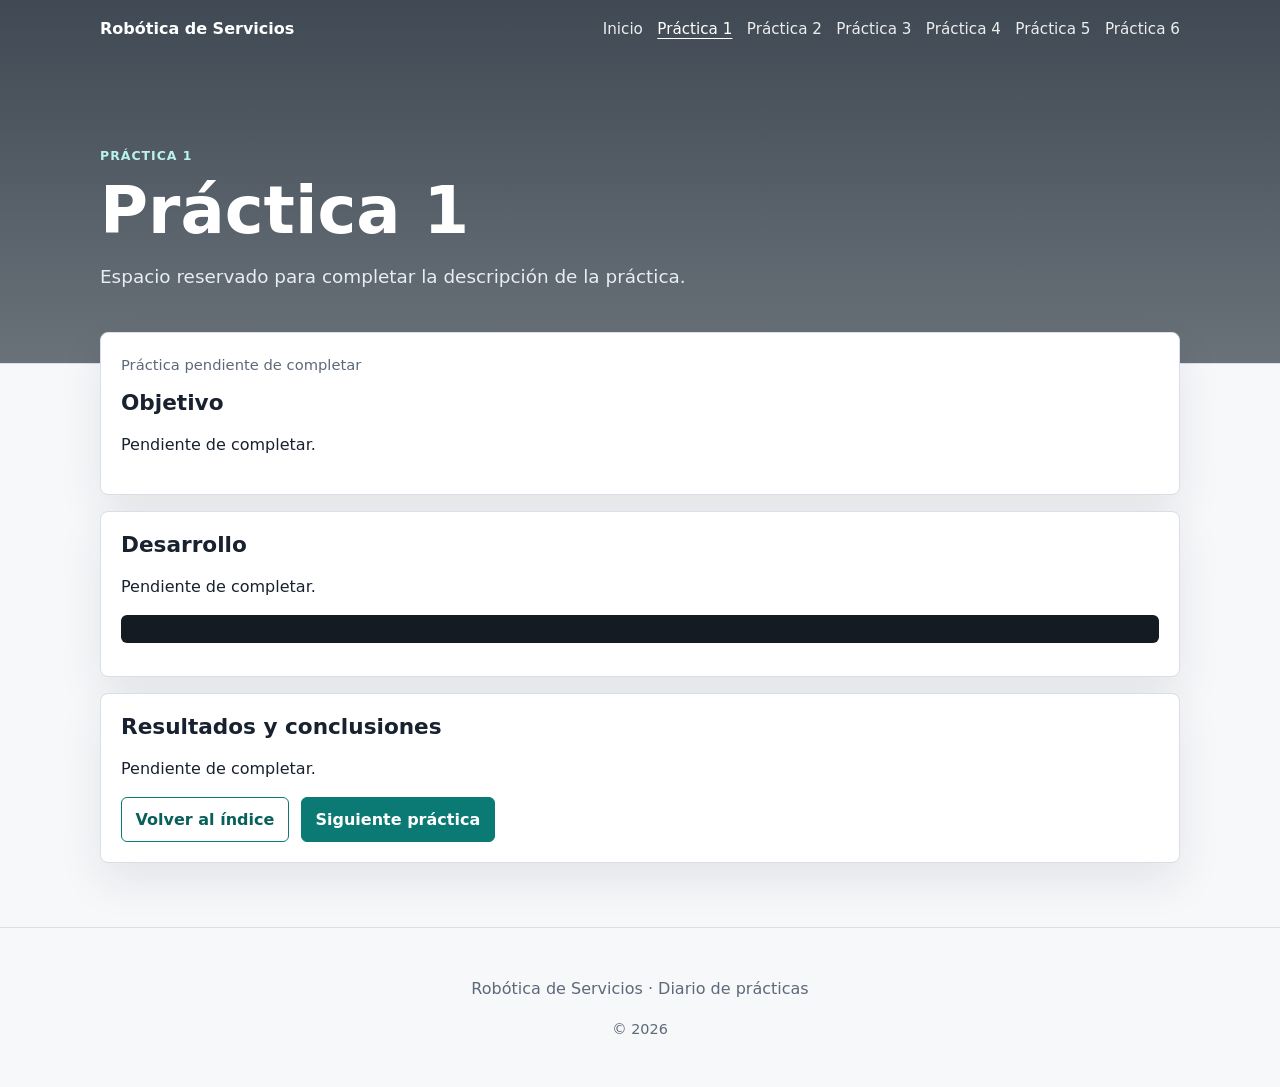
==== practica-1.html @ 4faf0218 "init blog" ====
<!doctype html>
<html lang="es">
<head>
  <meta charset="utf-8">
  <meta name="viewport" content="width=device-width, initial-scale=1">
  <meta name="description" content="Práctica 1 de Robótica de Servicios.">
  <title>Práctica 1 | Robótica de Servicios</title>
  <link rel="stylesheet" href="styles.css">
  <script src="script.js" defer></script>
</head>
<body>
  <header class="practice-header">
    <div class="nav">
      <a class="brand" href="index.html">Robótica de Servicios</a>
      <button class="menu-button" type="button" aria-expanded="false" aria-controls="site-nav">
        <span>Menú</span>
      </button>
      <nav id="site-nav" aria-label="Navegación principal">
        <a href="index.html">Inicio</a>
        <a href="practica-1.html">Práctica 1</a>
        <a href="practica-2.html">Práctica 2</a>
        <a href="practica-3.html">Práctica 3</a>
        <a href="practica-4.html">Práctica 4</a>
        <a href="practica-5.html">Práctica 5</a>
        <a href="practica-6.html">Práctica 6</a>
      </nav>
    </div>

    <section class="practice-hero">
      <p>Práctica 1</p>
      <h1>Práctica 1</h1>
      <p class="subtitle">
        Espacio reservado para completar la descripción de la práctica.
      </p>
    </section>
  </header>

  <main class="practice-main">
    <section class="practice-content">
      <article class="content-panel">
        <div class="meta">
          <span>Práctica pendiente de completar</span>
        </div>
        <h2>Objetivo</h2>
        <p>
          Pendiente de completar.
        </p>
      </article>

      <article class="content-panel">
        <h2>Desarrollo</h2>
        <p>
          Pendiente de completar.
        </p>
        <pre class="code-block"><code></code></pre>
      </article>

      <article class="content-panel">
        <h2>Resultados y conclusiones</h2>
        <p>
          Pendiente de completar.
        </p>
        <div class="practice-nav">
          <a class="button secondary" href="index.html#practicas">Volver al índice</a>
          <a class="button" href="practica-2.html">Siguiente práctica</a>
        </div>
      </article>
    </section>
  </main>

  <footer>
    <p>Robótica de Servicios · Diario de prácticas</p>
    <p class="footer-small">© <span data-year></span></p>
  </footer>
</body>
</html>
---- styles.css ----
:root {
  color-scheme: light;
  --bg: #f7f8fa;
  --ink: #18212f;
  --muted: #5d697a;
  --line: #d9dee7;
  --panel: #ffffff;
  --accent: #0b7a75;
  --accent-dark: #095f5b;
  --warn: #b45f06;
  --shadow: 0 18px 45px rgba(22, 33, 47, 0.09);
  --radius: 8px;
  font-family: Inter, ui-sans-serif, system-ui, -apple-system, BlinkMacSystemFont, "Segoe UI", sans-serif;
}

* {
  box-sizing: border-box;
}

html {
  scroll-behavior: smooth;
}

body {
  margin: 0;
  background: var(--bg);
  color: var(--ink);
  line-height: 1.6;
}

a {
  color: var(--accent-dark);
  text-decoration-thickness: 2px;
  text-underline-offset: 3px;
}

.site-header,
.practice-header {
  border-bottom: 1px solid var(--line);
  background:
    linear-gradient(rgba(12, 24, 36, 0.72), rgba(12, 24, 36, 0.54));
  color: #fff;
}

.practice-header {
  background:
    linear-gradient(rgba(12, 24, 36, 0.78), rgba(12, 24, 36, 0.6));
}

.nav {
  display: flex;
  align-items: center;
  justify-content: space-between;
  gap: 1rem;
  max-width: 1120px;
  margin: 0 auto;
  padding: 1rem 1.25rem;
}

.brand {
  color: #fff;
  font-weight: 800;
  letter-spacing: 0;
  text-decoration: none;
}

nav {
  display: flex;
  flex-wrap: wrap;
  gap: 0.9rem;
  font-size: 0.95rem;
}

nav a {
  color: #fff;
  text-decoration: none;
  opacity: 0.9;
}

nav a:hover,
nav a.is-active {
  opacity: 1;
  text-decoration: underline;
  text-underline-offset: 4px;
}

.menu-button {
  display: none;
  min-height: 2.35rem;
  padding: 0.45rem 0.75rem;
  border: 1px solid rgba(255, 255, 255, 0.5);
  border-radius: 6px;
  background: rgba(255, 255, 255, 0.12);
  color: #fff;
  font: inherit;
  font-weight: 800;
}


.hero,
.practice-hero {
  max-width: 1120px;
  margin: 0 auto;
  padding: 5.5rem 1.25rem 6rem;
}

.practice-hero {
  padding-bottom: 4.5rem;
}

.hero p:first-child,
.practice-hero p:first-child {
  margin: 0 0 0.75rem;
  color: #b9f2ee;
  font-size: 0.78rem;
  font-weight: 700;
  letter-spacing: 0.08em;
  text-transform: uppercase;
}

h1 {
  max-width: 850px;
  margin: 0;
  font-size: clamp(2.25rem, 7vw, 5.2rem);
  line-height: 0.98;
}

.practice-hero h1 {
  font-size: clamp(2rem, 6vw, 4.1rem);
}

.subtitle {
  max-width: 700px;
  margin: 1.25rem 0 0;
  color: #e6edf3;
  font-size: 1.15rem;
}

main {
  max-width: 1120px;
  margin: -2.5rem auto 0;
  padding: 0 1.25rem 4rem;
}

.practice-main {
  margin-top: -2rem;
}

.layout {
  display: grid;
  grid-template-columns: minmax(0, 2fr) minmax(260px, 0.8fr);
  gap: 1.5rem;
  align-items: start;
}

.post-list,
aside,
.practice-content {
  display: grid;
  gap: 1rem;
}

article,
.side-panel,
.content-panel {
  background: var(--panel);
  border: 1px solid var(--line);
  border-radius: var(--radius);
  box-shadow: var(--shadow);
}

article,
.content-panel {
  padding: 1.25rem;
}

article h2,
.side-panel h2,
.content-panel h2 {
  margin: 0 0 0.5rem;
  line-height: 1.2;
}

article h2,
.content-panel h2 {
  font-size: 1.35rem;
}

.meta {
  display: flex;
  flex-wrap: wrap;
  gap: 0.5rem;
  margin-bottom: 0.85rem;
  color: var(--muted);
  font-size: 0.92rem;
}

.tag {
  display: inline-flex;
  align-items: center;
  min-height: 1.7rem;
  padding: 0.15rem 0.55rem;
  border: 1px solid #b7deda;
  border-radius: 999px;
  color: var(--accent-dark);
  background: #ecfffd;
  font-size: 0.82rem;
  font-weight: 700;
}

.post-actions,
.practice-nav {
  display: flex;
  flex-wrap: wrap;
  gap: 0.75rem;
  margin-top: 1rem;
}

.button {
  display: inline-flex;
  align-items: center;
  justify-content: center;
  min-height: 2.5rem;
  padding: 0.55rem 0.85rem;
  border: 1px solid var(--accent);
  border-radius: 6px;
  background: var(--accent);
  color: #fff;
  font-weight: 800;
  text-decoration: none;
}

.button:hover {
  background: var(--accent-dark);
}

.button.secondary {
  background: #fff;
  color: var(--accent-dark);
}

.button.secondary:hover {
  background: #ecfffd;
}

.practice-grid {
  display: grid;
  grid-template-columns: repeat(3, minmax(0, 1fr));
  gap: 0.8rem;
  margin-top: 1rem;
}

.practice-card {
  display: grid;
  gap: 0.35rem;
  min-height: 8rem;
  padding: 0.9rem;
  border: 1px solid var(--line);
  border-radius: var(--radius);
  background: #fbfcfd;
  color: var(--ink);
  text-decoration: none;
}

.practice-card:hover {
  border-color: var(--accent);
}

.practice-card span {
  color: var(--muted);
  font-size: 0.93rem;
}

.side-panel {
  padding: 1rem;
}

.side-panel h2 {
  font-size: 1rem;
}

.side-panel ul,
.content-panel ul,
.content-panel ol {
  margin: 0.65rem 0 0;
  padding-left: 1.2rem;
}

.status {
  display: grid;
  gap: 0.65rem;
  margin-top: 0.65rem;
}

.status div {
  display: flex;
  justify-content: space-between;
  gap: 1rem;
  padding-bottom: 0.5rem;
  border-bottom: 1px solid var(--line);
}

.status div:last-child {
  border-bottom: 0;
  padding-bottom: 0;
}

.note {
  border-left: 4px solid var(--warn);
  padding: 0.75rem 0.85rem;
  background: #fff8ed;
  color: #533313;
}

.code-block {
  overflow-x: auto;
  padding: 0.85rem;
  border-radius: 6px;
  background: #151b23;
  color: #edf6ff;
}

footer {
  border-top: 1px solid var(--line);
  padding: 2rem 1.25rem;
  color: var(--muted);
  text-align: center;
}

.footer-small {
  margin-top: 0.35rem;
  font-size: 0.9rem;
}

code {
  padding: 0.1rem 0.3rem;
  border-radius: 4px;
  background: #edf1f5;
  font-family: "SFMono-Regular", Consolas, "Liberation Mono", monospace;
  font-size: 0.92em;
}

pre code {
  padding: 0;
  background: transparent;
  color: inherit;
}

@media (max-width: 860px) {
  .practice-grid {
    grid-template-columns: 1fr;
  }
}

@media (max-width: 780px) {
  .nav {
    align-items: stretch;
    flex-direction: column;
  }

  .menu-button {
    display: inline-flex;
    align-items: center;
    justify-content: center;
    align-self: flex-start;
  }
  nav {
    display: none;
    flex-direction: column;
    gap: 0.6rem;
    padding-top: 0.35rem;
  }

  nav.is-open {
    display: flex;
  }

  .hero,
  .practice-hero {
    padding-top: 3.5rem;
    padding-bottom: 5rem;
  }

  .layout {
    grid-template-columns: 1fr;
  }

  main {
    margin-top: -1.5rem;
  }
}
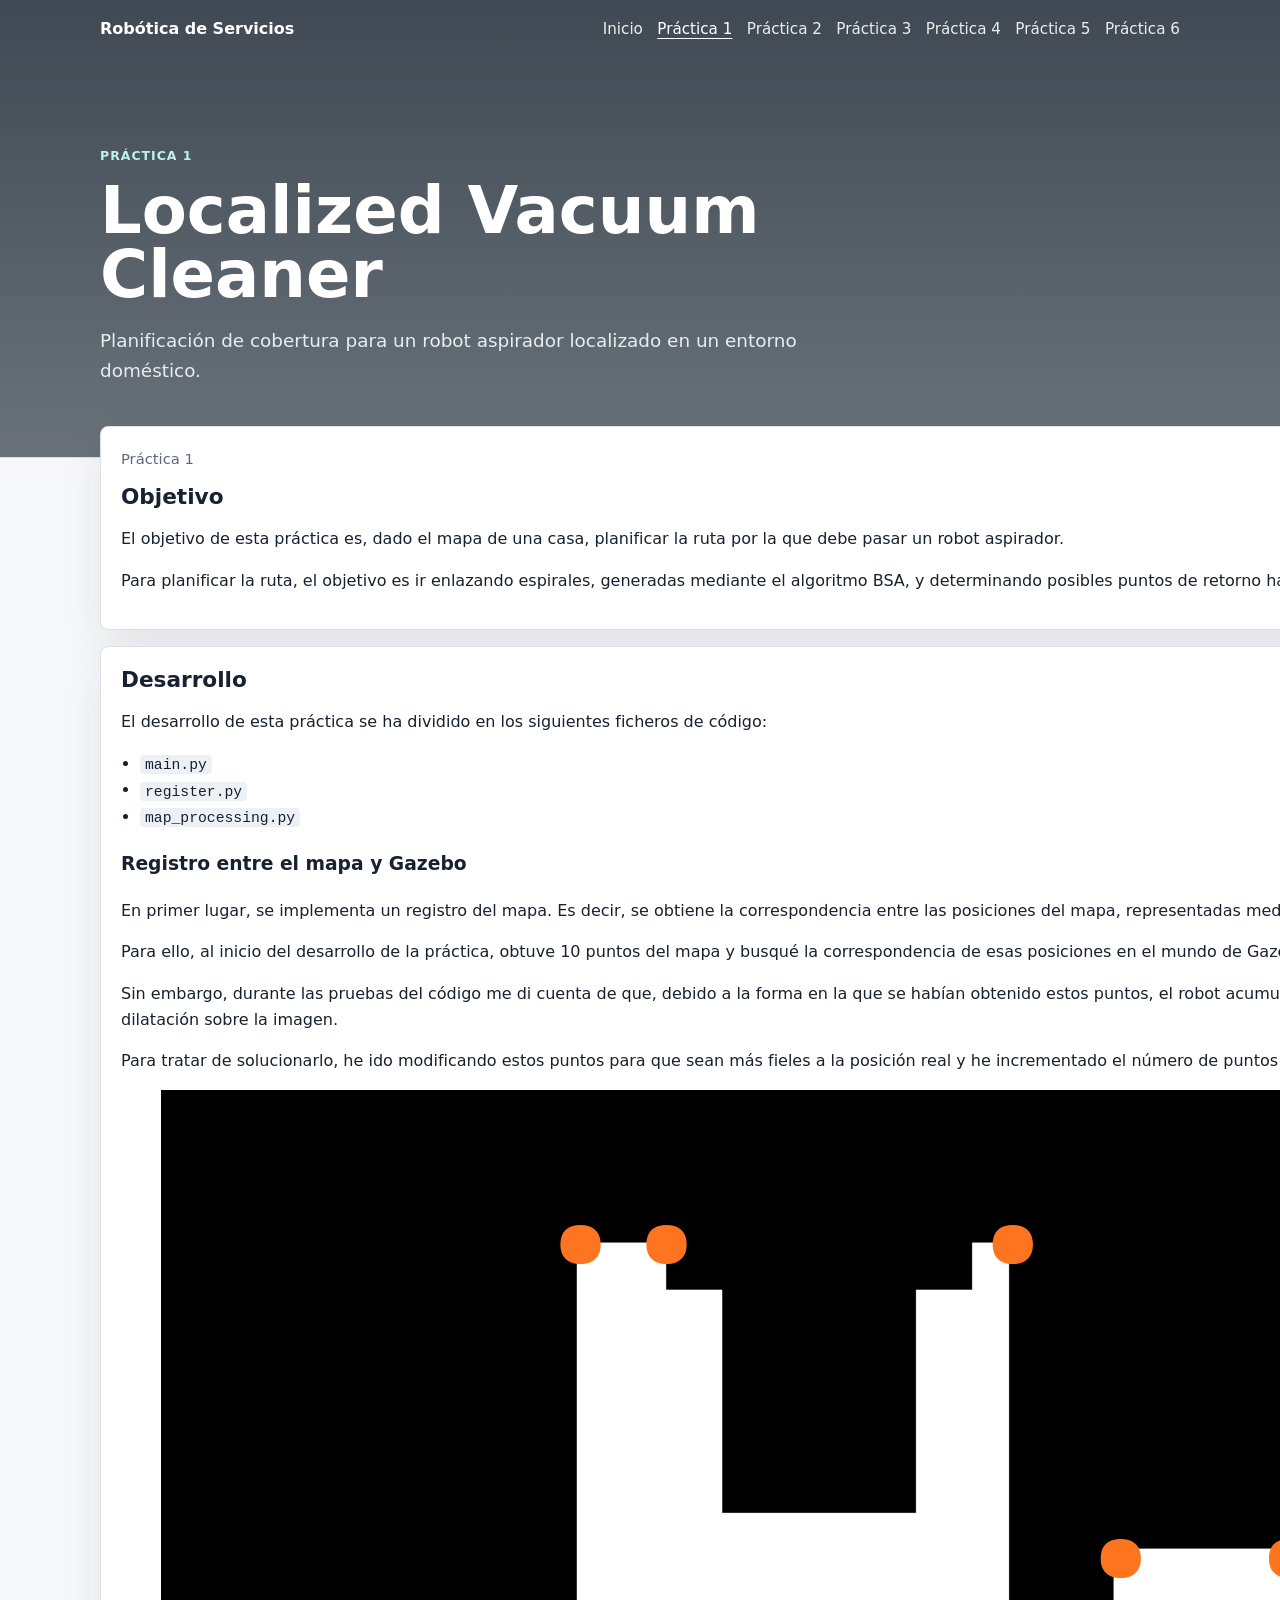
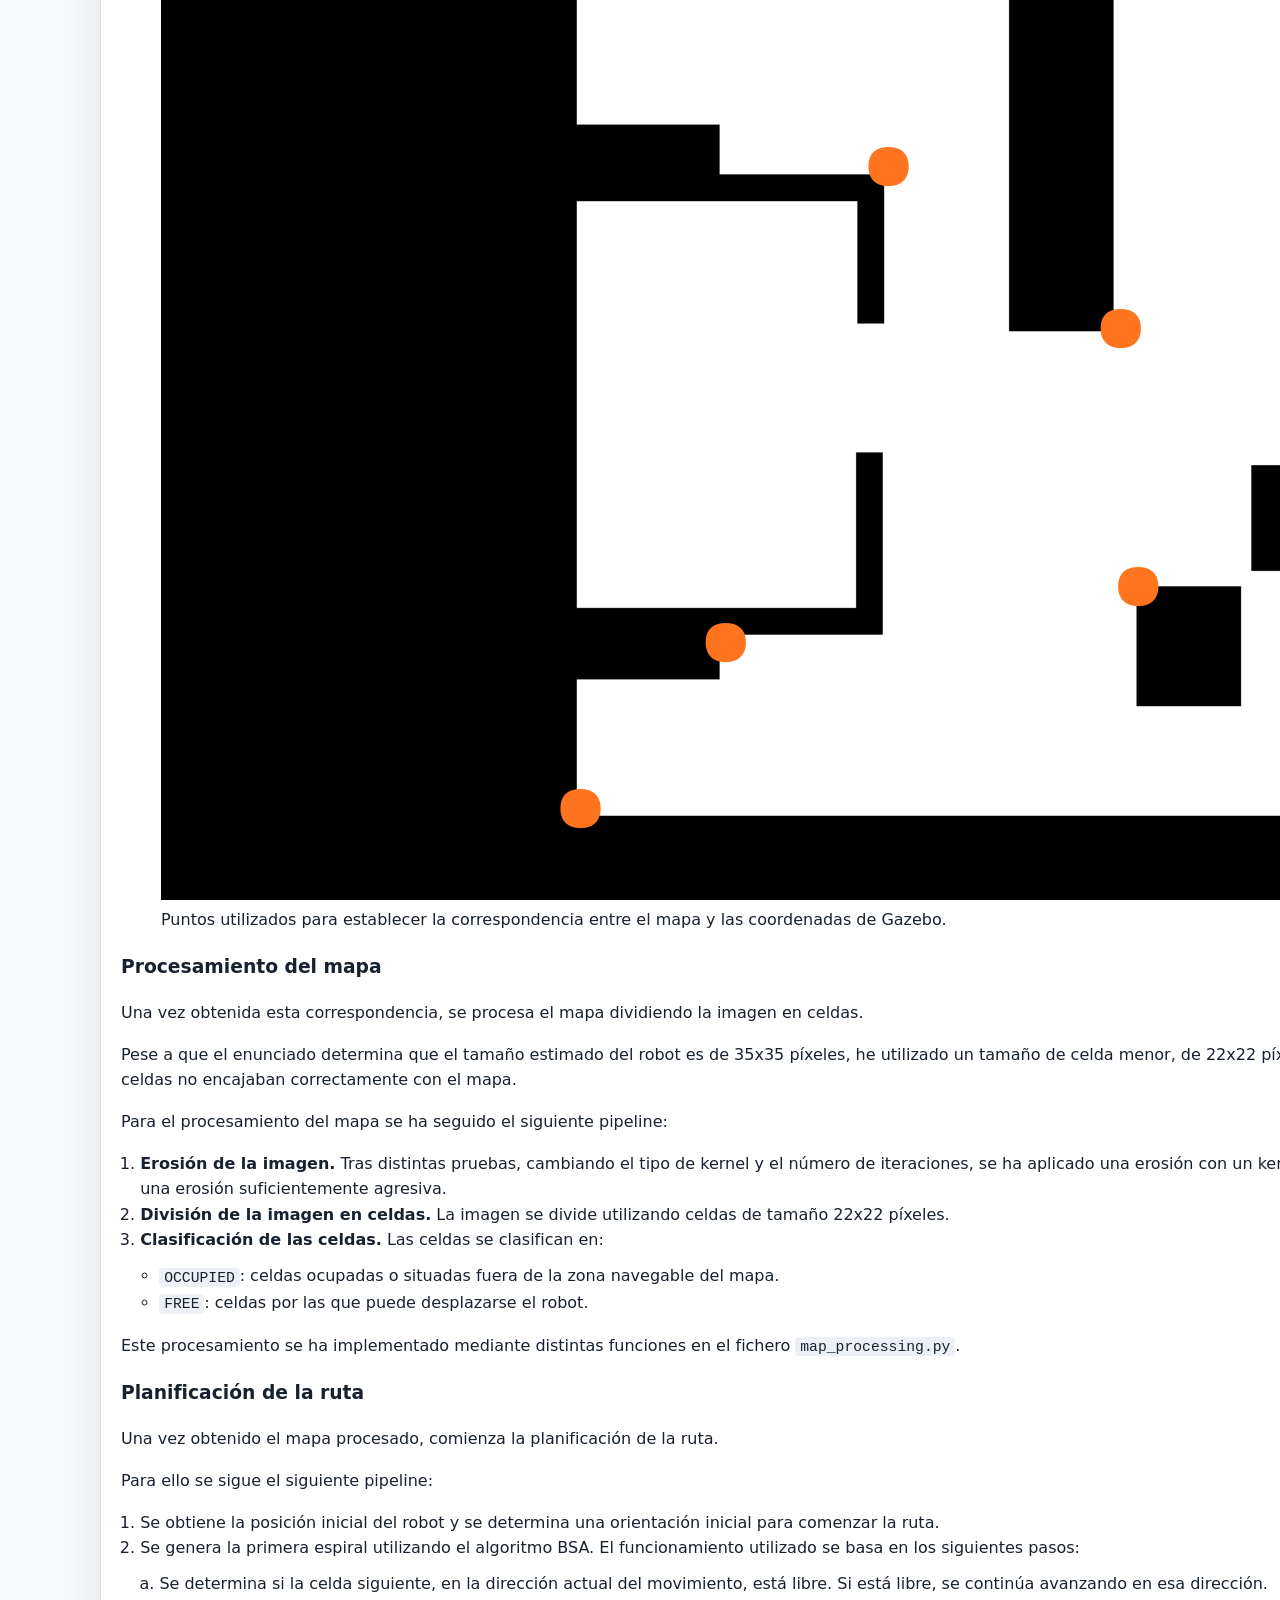
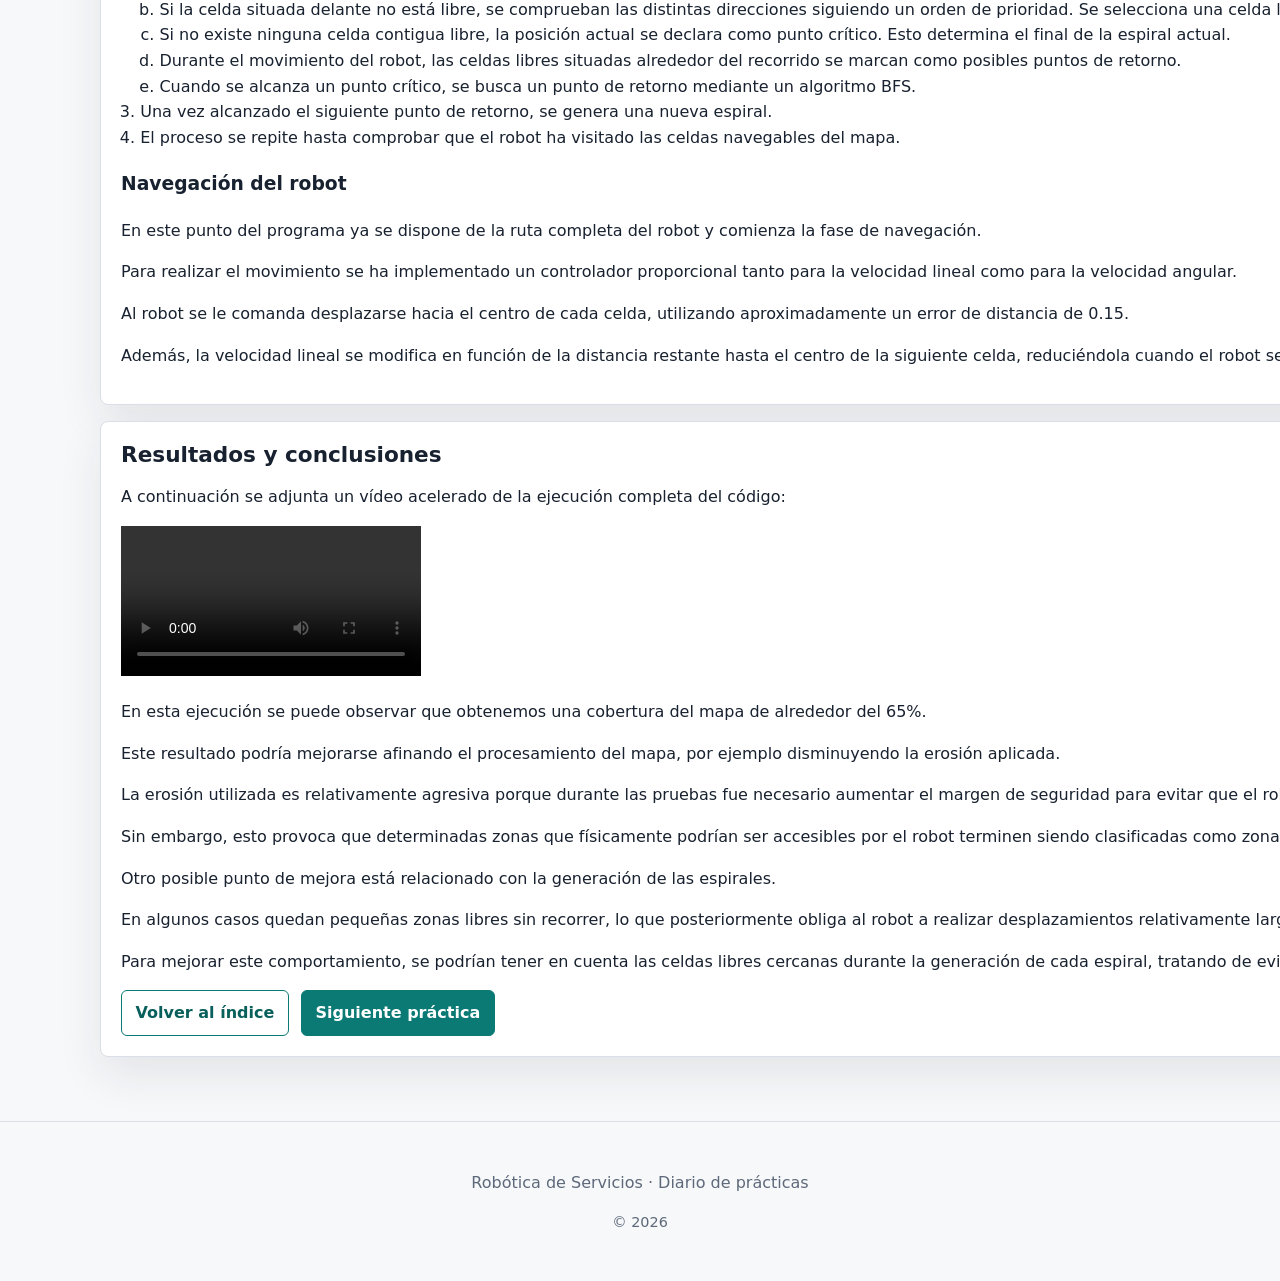
==== commit aa21c3a5: "v1" ====
--- a/practica-1.html
+++ b/practica-1.html
@@ -4,17 +4,28 @@
   <meta charset="utf-8">
   <meta name="viewport" content="width=device-width, initial-scale=1">
   <meta name="description" content="Práctica 1 de Robótica de Servicios.">
-  <title>Práctica 1 | Robótica de Servicios</title>
+  <title>Práctica 1 | Localized Vacuum Cleaner</title>
+
   <link rel="stylesheet" href="styles.css">
   <script src="script.js" defer></script>
 </head>
+
 <body>
+
   <header class="practice-header">
+
     <div class="nav">
       <a class="brand" href="index.html">Robótica de Servicios</a>
-      <button class="menu-button" type="button" aria-expanded="false" aria-controls="site-nav">
+
+      <button
+        class="menu-button"
+        type="button"
+        aria-expanded="false"
+        aria-controls="site-nav"
+      >
         <span>Menú</span>
       </button>
+
       <nav id="site-nav" aria-label="Navegación principal">
         <a href="index.html">Inicio</a>
         <a href="practica-1.html">Práctica 1</a>
@@ -28,49 +39,374 @@
 
     <section class="practice-hero">
       <p>Práctica 1</p>
-      <h1>Práctica 1</h1>
+
+      <h1>Localized Vacuum Cleaner</h1>
+
       <p class="subtitle">
-        Espacio reservado para completar la descripción de la práctica.
+        Planificación de cobertura para un robot aspirador localizado
+        en un entorno doméstico.
       </p>
     </section>
+
   </header>
 
+
   <main class="practice-main">
+
     <section class="practice-content">
+
+
       <article class="content-panel">
+
         <div class="meta">
-          <span>Práctica pendiente de completar</span>
+          <span>Práctica 1</span>
         </div>
+
         <h2>Objetivo</h2>
-        <p>
-          Pendiente de completar.
-        </p>
+
+        <p>
+          El objetivo de esta práctica es, dado el mapa de una casa,
+          planificar la ruta por la que debe pasar un robot aspirador.
+        </p>
+
+        <p>
+          Para planificar la ruta, el objetivo es ir enlazando espirales,
+          generadas mediante el algoritmo BSA, y determinando posibles
+          puntos de retorno hasta completar el mapa.
+        </p>
+
       </article>
 
+
       <article class="content-panel">
+
         <h2>Desarrollo</h2>
-        <p>
-          Pendiente de completar.
-        </p>
-        <pre class="code-block"><code></code></pre>
+
+        <p>
+          El desarrollo de esta práctica se ha dividido en los siguientes
+          ficheros de código:
+        </p>
+
+        <ul>
+          <li><code>main.py</code></li>
+          <li><code>register.py</code></li>
+          <li><code>map_processing.py</code></li>
+        </ul>
+
+        <h3>Registro entre el mapa y Gazebo</h3>
+
+        <p>
+          En primer lugar, se implementa un registro del mapa. Es decir,
+          se obtiene la correspondencia entre las posiciones del mapa,
+          representadas mediante píxeles, y las posiciones del mundo de
+          Gazebo, representadas mediante coordenadas de tipo float.
+        </p>
+
+        <p>
+          Para ello, al inicio del desarrollo de la práctica, obtuve
+          10 puntos del mapa y busqué la correspondencia de esas posiciones
+          en el mundo de Gazebo.
+        </p>
+
+        <p>
+          Sin embargo, durante las pruebas del código me di cuenta de que,
+          debido a la forma en la que se habían obtenido estos puntos,
+          el robot acumulaba bastante error y se chocaba con distintas partes
+          de la casa, pese a aplicar operaciones de erosión y dilatación
+          sobre la imagen.
+        </p>
+
+        <p>
+          Para tratar de solucionarlo, he ido modificando estos puntos
+          para que sean más fieles a la posición real y he incrementado
+          el número de puntos hasta 14, con el objetivo de minimizar
+          el error de posición.
+        </p>
+
+
+        <figure class="practice-figure">
+
+          <img
+            src="docs/p1/map_points.png"
+            alt="Puntos utilizados para realizar el registro entre el mapa y Gazebo"
+          >
+
+          <figcaption>
+            Puntos utilizados para establecer la correspondencia entre
+            el mapa y las coordenadas de Gazebo.
+          </figcaption>
+
+        </figure>
+
+
+        <h3>Procesamiento del mapa</h3>
+
+        <p>
+          Una vez obtenida esta correspondencia, se procesa el mapa
+          dividiendo la imagen en celdas.
+        </p>
+
+        <p>
+          Pese a que el enunciado determina que el tamaño estimado
+          del robot es de 35x35 píxeles, he utilizado un tamaño de celda
+          menor, de 22x22 píxeles, para favorecer la correspondencia
+          con el tamaño de la imagen, puesto que con el tamaño anterior
+          las celdas no encajaban correctamente con el mapa.
+        </p>
+
+        <p>
+          Para el procesamiento del mapa se ha seguido el siguiente pipeline:
+        </p>
+
+        <ol>
+
+          <li>
+            <strong>Erosión de la imagen.</strong>
+
+            Tras distintas pruebas, cambiando el tipo de kernel y el número
+            de iteraciones, se ha aplicado una erosión con un kernel en forma
+            de elipse y un tamaño de 30x30 píxeles.
+
+            Se utiliza una sola iteración, ya que este kernel produce una
+            erosión suficientemente agresiva.
+          </li>
+
+          <li>
+            <strong>División de la imagen en celdas.</strong>
+
+            La imagen se divide utilizando celdas de tamaño 22x22 píxeles.
+          </li>
+
+          <li>
+            <strong>Clasificación de las celdas.</strong>
+
+            Las celdas se clasifican en:
+
+            <ul>
+              <li>
+                <code>OCCUPIED</code>: celdas ocupadas o situadas fuera
+                de la zona navegable del mapa.
+              </li>
+
+              <li>
+                <code>FREE</code>: celdas por las que puede desplazarse
+                el robot.
+              </li>
+            </ul>
+          </li>
+
+        </ol>
+
+        <p>
+          Este procesamiento se ha implementado mediante distintas funciones
+          en el fichero <code>map_processing.py</code>.
+        </p>
+
+
+        <h3>Planificación de la ruta</h3>
+
+        <p>
+          Una vez obtenido el mapa procesado, comienza la planificación
+          de la ruta.
+        </p>
+
+        <p>
+          Para ello se sigue el siguiente pipeline:
+        </p>
+
+        <ol>
+
+          <li>
+            Se obtiene la posición inicial del robot y se determina
+            una orientación inicial para comenzar la ruta.
+          </li>
+
+          <li>
+            Se genera la primera espiral utilizando el algoritmo BSA.
+
+            El funcionamiento utilizado se basa en los siguientes pasos:
+
+            <ol type="a">
+
+              <li>
+                Se determina si la celda siguiente, en la dirección
+                actual del movimiento, está libre.
+
+                Si está libre, se continúa avanzando en esa dirección.
+              </li>
+
+              <li>
+                Si la celda situada delante no está libre, se comprueban
+                las distintas direcciones siguiendo un orden de prioridad.
+
+                Se selecciona una celda libre y se continúa el recorrido
+                desde ella.
+              </li>
+
+              <li>
+                Si no existe ninguna celda contigua libre, la posición
+                actual se declara como punto crítico.
+
+                Esto determina el final de la espiral actual.
+              </li>
+
+              <li>
+                Durante el movimiento del robot, las celdas libres
+                situadas alrededor del recorrido se marcan como posibles
+                puntos de retorno.
+              </li>
+
+              <li>
+                Cuando se alcanza un punto crítico, se busca un punto
+                de retorno mediante un algoritmo BFS.
+              </li>
+
+            </ol>
+          </li>
+
+          <li>
+            Una vez alcanzado el siguiente punto de retorno, se genera
+            una nueva espiral.
+          </li>
+
+          <li>
+            El proceso se repite hasta comprobar que el robot ha visitado
+            las celdas navegables del mapa.
+          </li>
+
+        </ol>
+
+
+        <h3>Navegación del robot</h3>
+
+        <p>
+          En este punto del programa ya se dispone de la ruta completa
+          del robot y comienza la fase de navegación.
+        </p>
+
+        <p>
+          Para realizar el movimiento se ha implementado un controlador
+          proporcional tanto para la velocidad lineal como para la velocidad
+          angular.
+        </p>
+
+        <p>
+          Al robot se le comanda desplazarse hacia el centro de cada celda,
+          utilizando aproximadamente un error de distancia de 0.15.
+        </p>
+
+        <p>
+          Además, la velocidad lineal se modifica en función de la distancia
+          restante hasta el centro de la siguiente celda, reduciéndola cuando
+          el robot se encuentra cerca del objetivo para evitar que se pase
+          del centro de la celda.
+        </p>
+
       </article>
 
+
       <article class="content-panel">
+
         <h2>Resultados y conclusiones</h2>
-        <p>
-          Pendiente de completar.
-        </p>
+
+        <p>
+          A continuación se adjunta un vídeo acelerado de la ejecución
+          completa del código:
+        </p>
+
+
+        <div class="video-container">
+
+          <video controls>
+            <source
+              src="docs/p1/demo_p1.mp4"
+              type="video/mp4"
+            >
+
+            Tu navegador no soporta la reproducción de vídeo.
+          </video>
+
+        </div>
+
+
+        <p>
+          En esta ejecución se puede observar que obtenemos una cobertura
+          del mapa de alrededor del 65%.
+        </p>
+
+        <p>
+          Este resultado podría mejorarse afinando el procesamiento
+          del mapa, por ejemplo disminuyendo la erosión aplicada.
+        </p>
+
+        <p>
+          La erosión utilizada es relativamente agresiva porque durante
+          las pruebas fue necesario aumentar el margen de seguridad para
+          evitar que el robot se chocase con determinadas esquinas,
+          mesas y otros elementos del entorno.
+        </p>
+
+        <p>
+          Sin embargo, esto provoca que determinadas zonas que físicamente
+          podrían ser accesibles por el robot terminen siendo clasificadas
+          como zonas no navegables.
+        </p>
+
+        <p>
+          Otro posible punto de mejora está relacionado con la generación
+          de las espirales.
+        </p>
+
+        <p>
+          En algunos casos quedan pequeñas zonas libres sin recorrer,
+          lo que posteriormente obliga al robot a realizar desplazamientos
+          relativamente largos para cubrir únicamente unas pocas celdas.
+        </p>
+
+        <p>
+          Para mejorar este comportamiento, se podrían tener en cuenta
+          las celdas libres cercanas durante la generación de cada espiral,
+          tratando de evitar dejar pequeños huecos que posteriormente
+          requieran un nuevo punto de retorno.
+        </p>
+
+
         <div class="practice-nav">
-          <a class="button secondary" href="index.html#practicas">Volver al índice</a>
-          <a class="button" href="practica-2.html">Siguiente práctica</a>
+
+          <a
+            class="button secondary"
+            href="index.html#practicas"
+          >
+            Volver al índice
+          </a>
+
+          <a
+            class="button"
+            href="practica-2.html"
+          >
+            Siguiente práctica
+          </a>
+
         </div>
+
       </article>
+
     </section>
+
   </main>
 
+
   <footer>
-    <p>Robótica de Servicios · Diario de prácticas</p>
-    <p class="footer-small">© <span data-year></span></p>
+
+    <p>
+      Robótica de Servicios · Diario de prácticas
+    </p>
+
+    <p class="footer-small">
+      © <span data-year></span>
+    </p>
+
   </footer>
+
 </body>
-</html>
+</html>
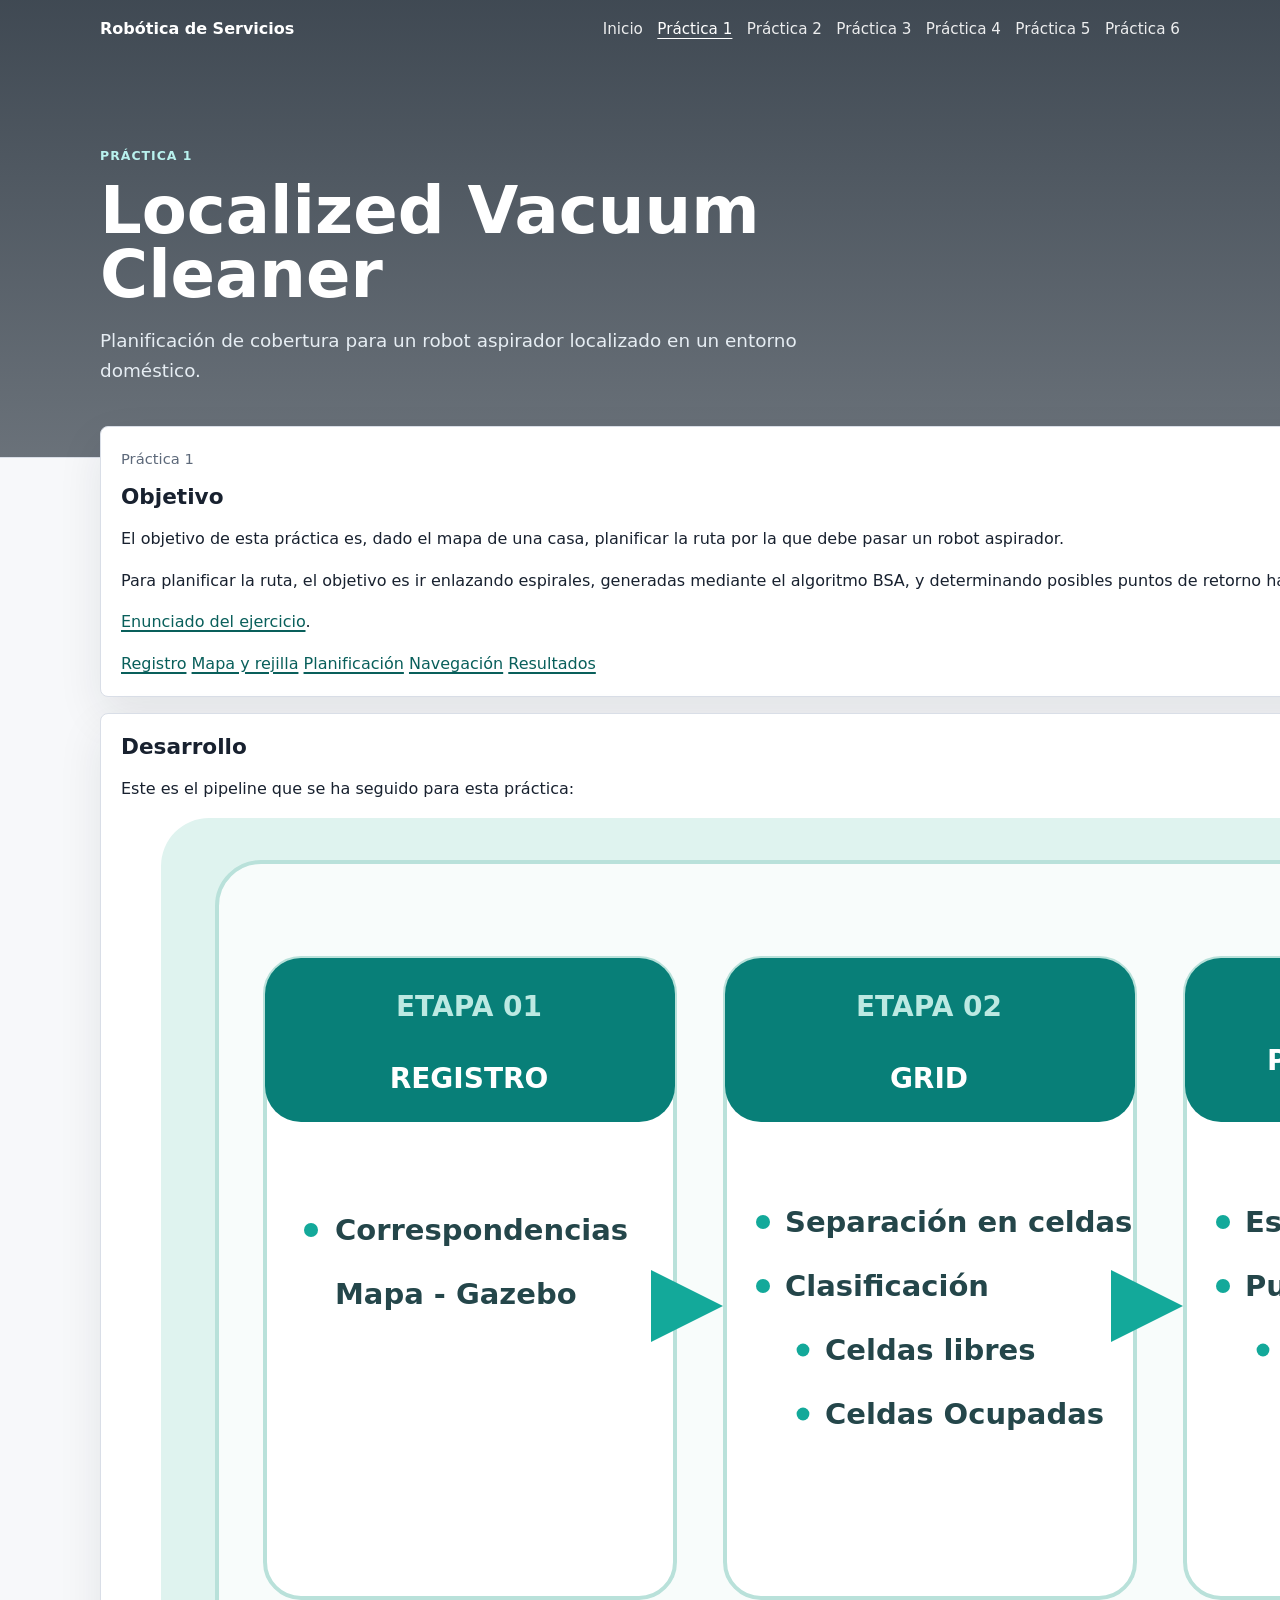
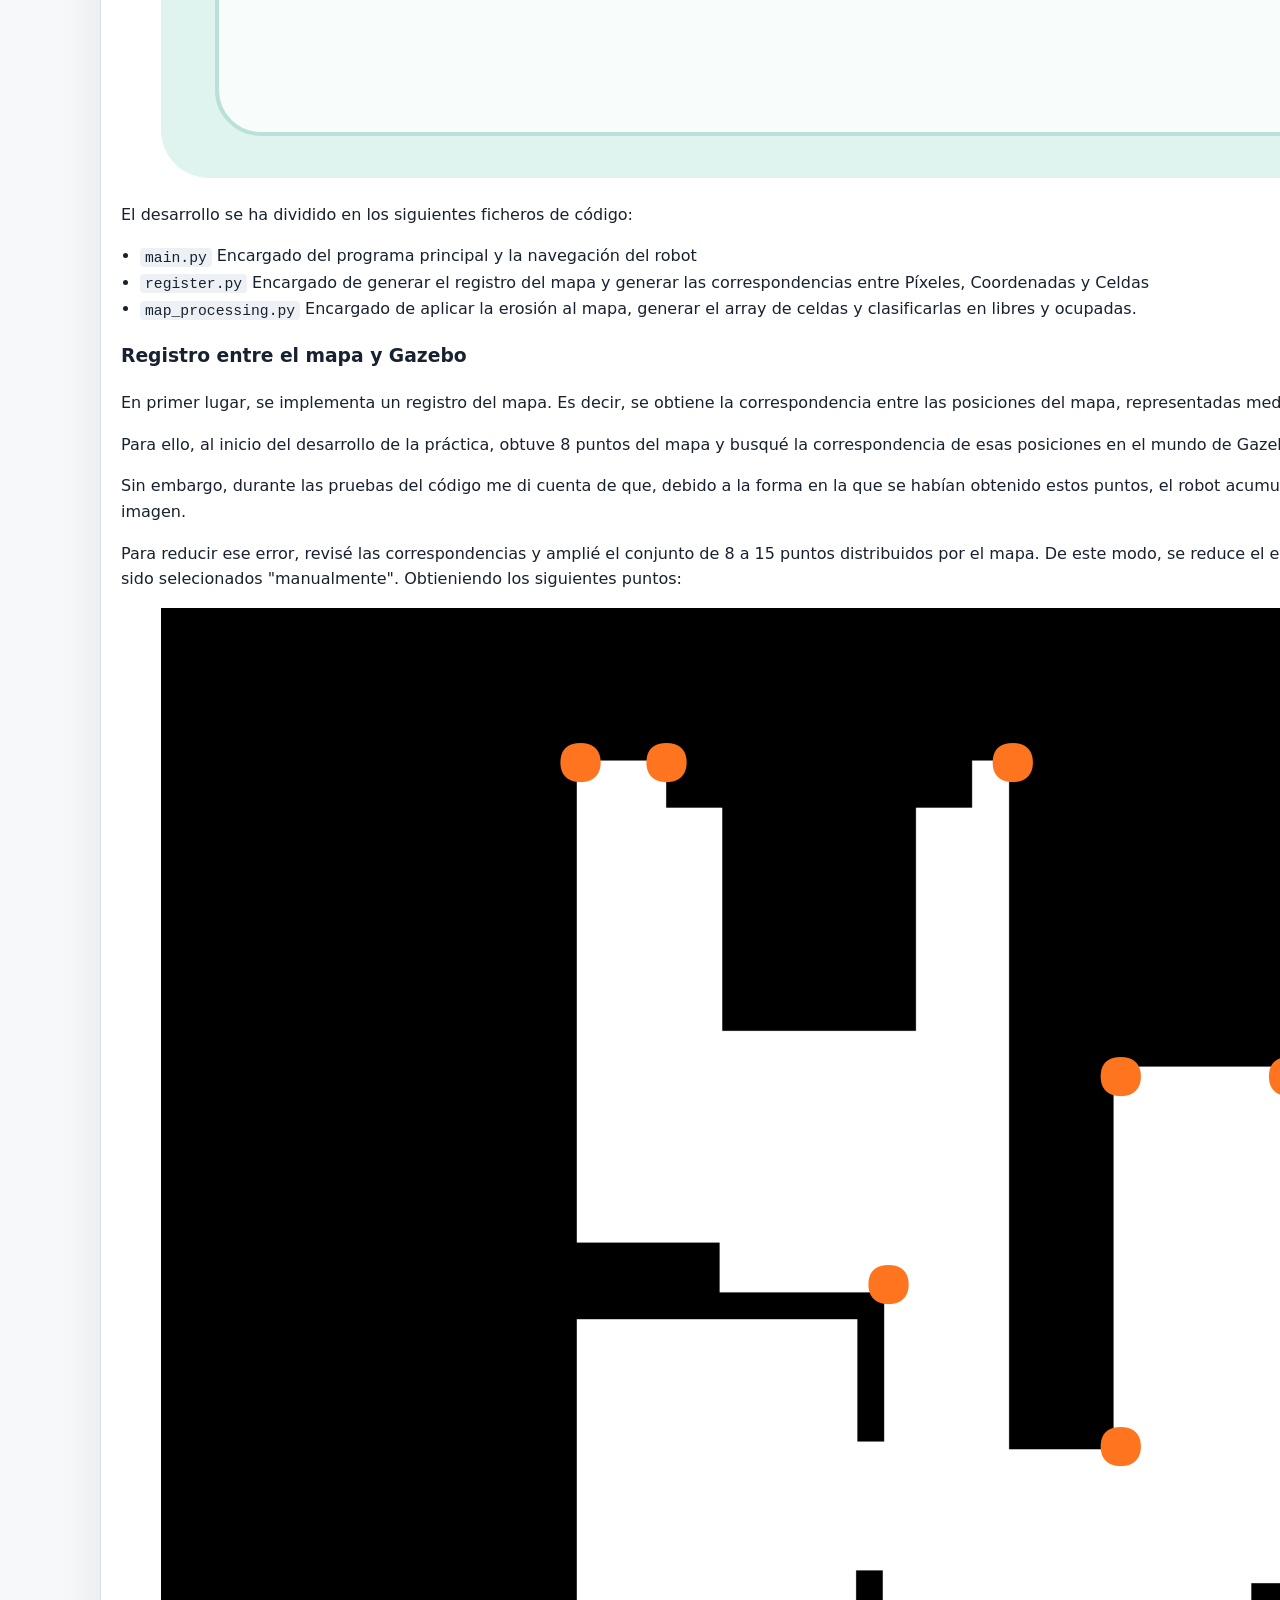
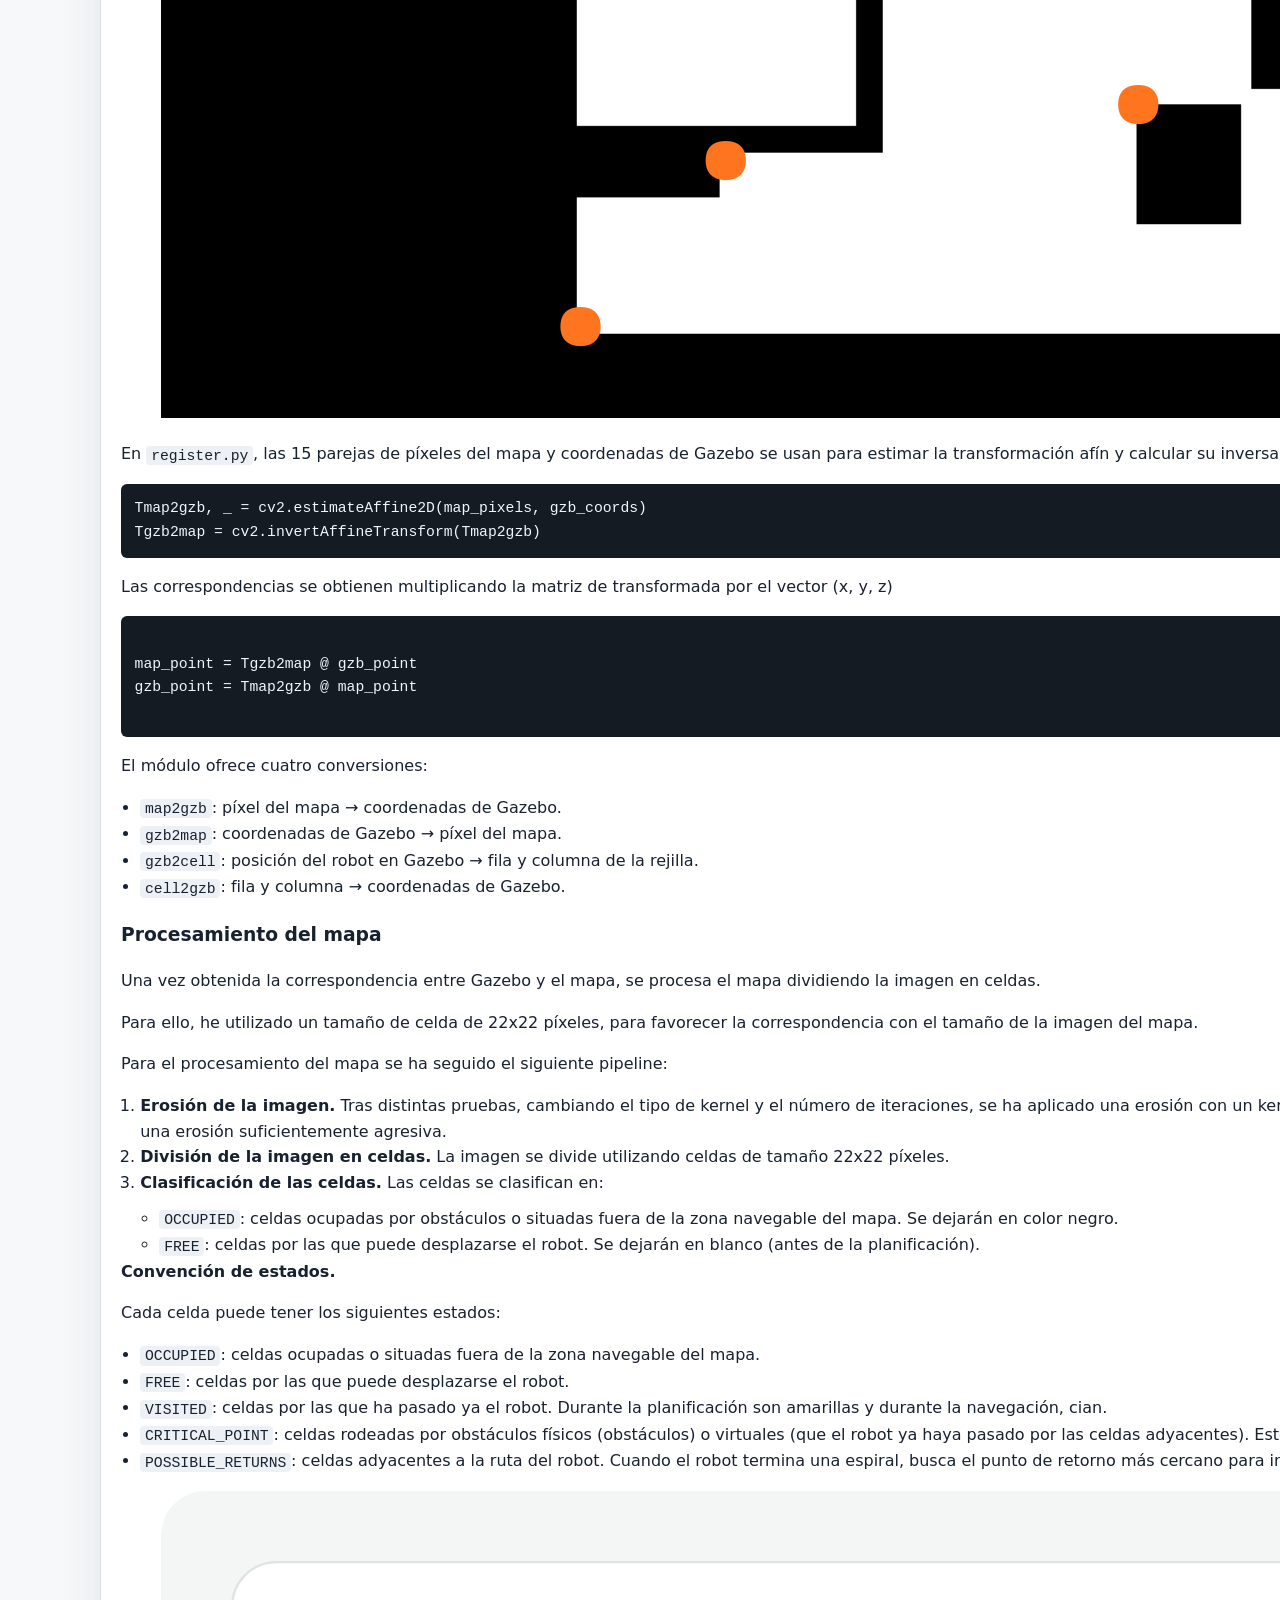
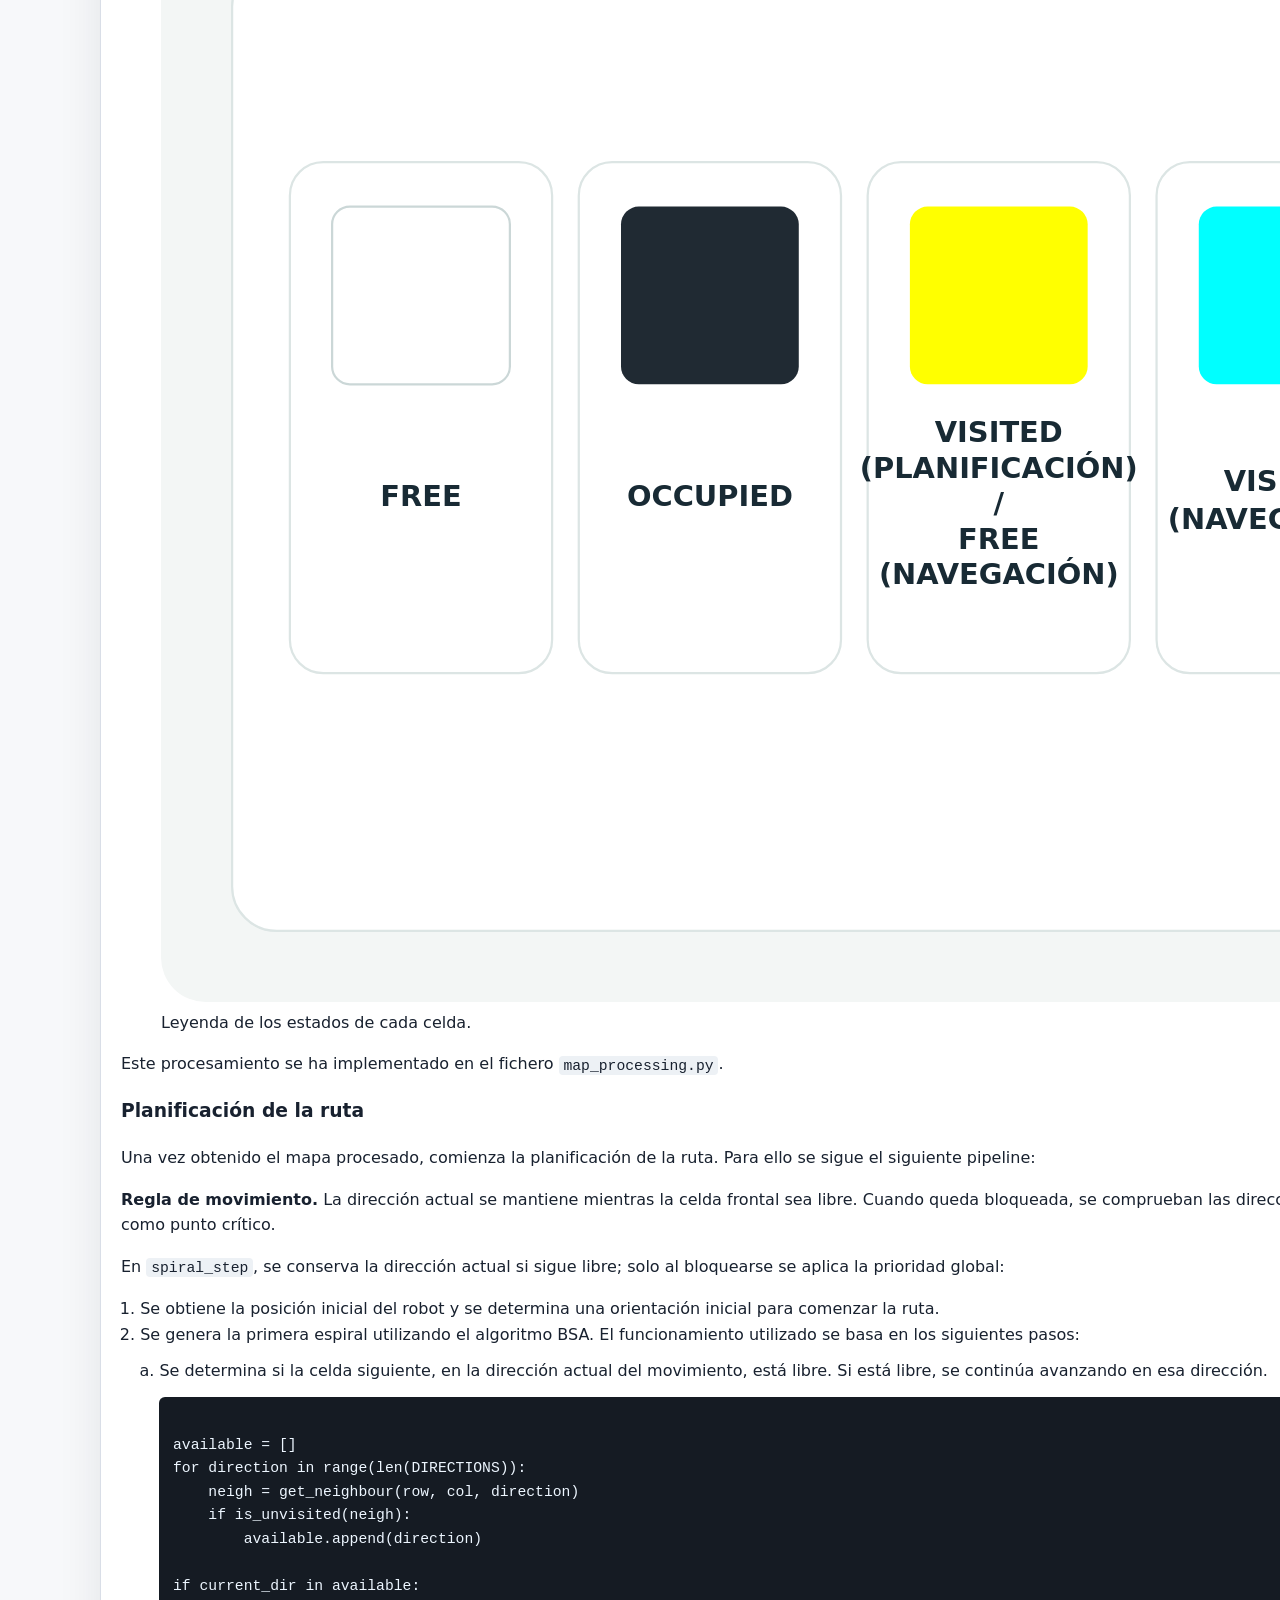
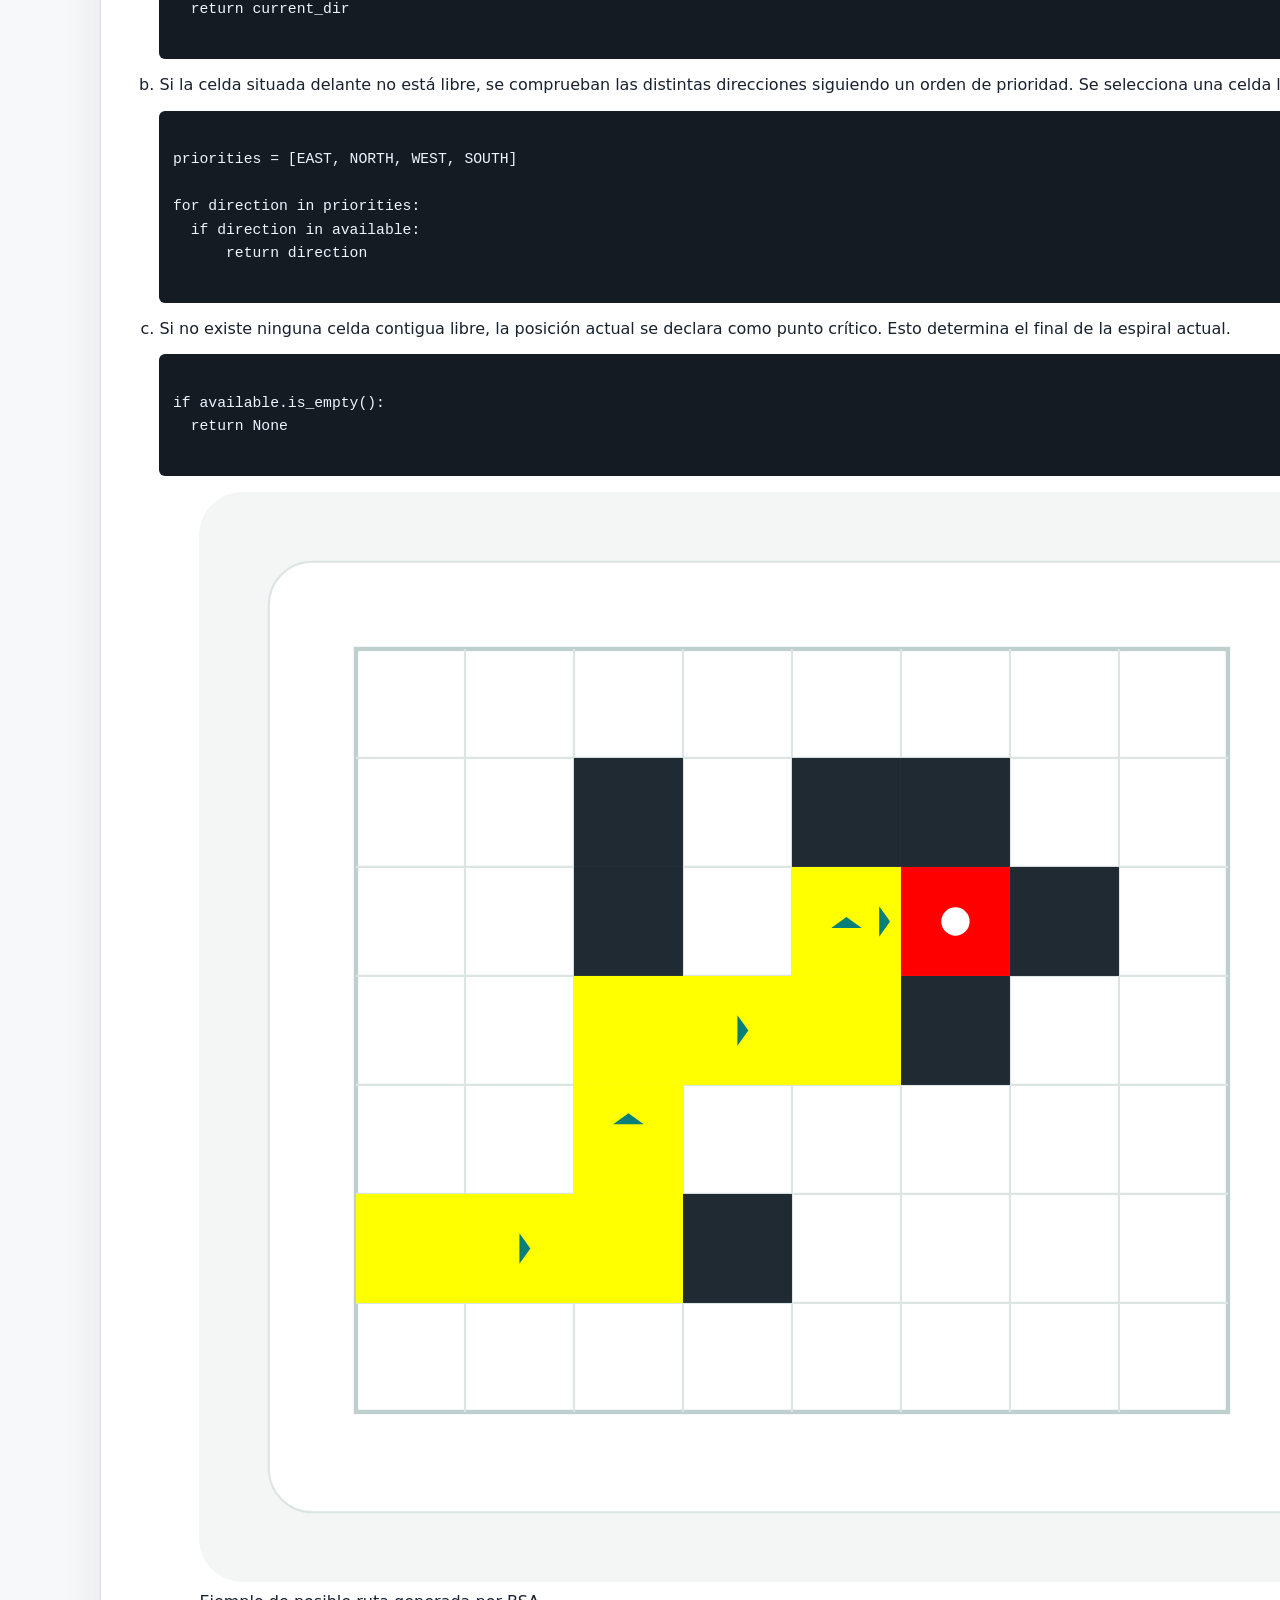
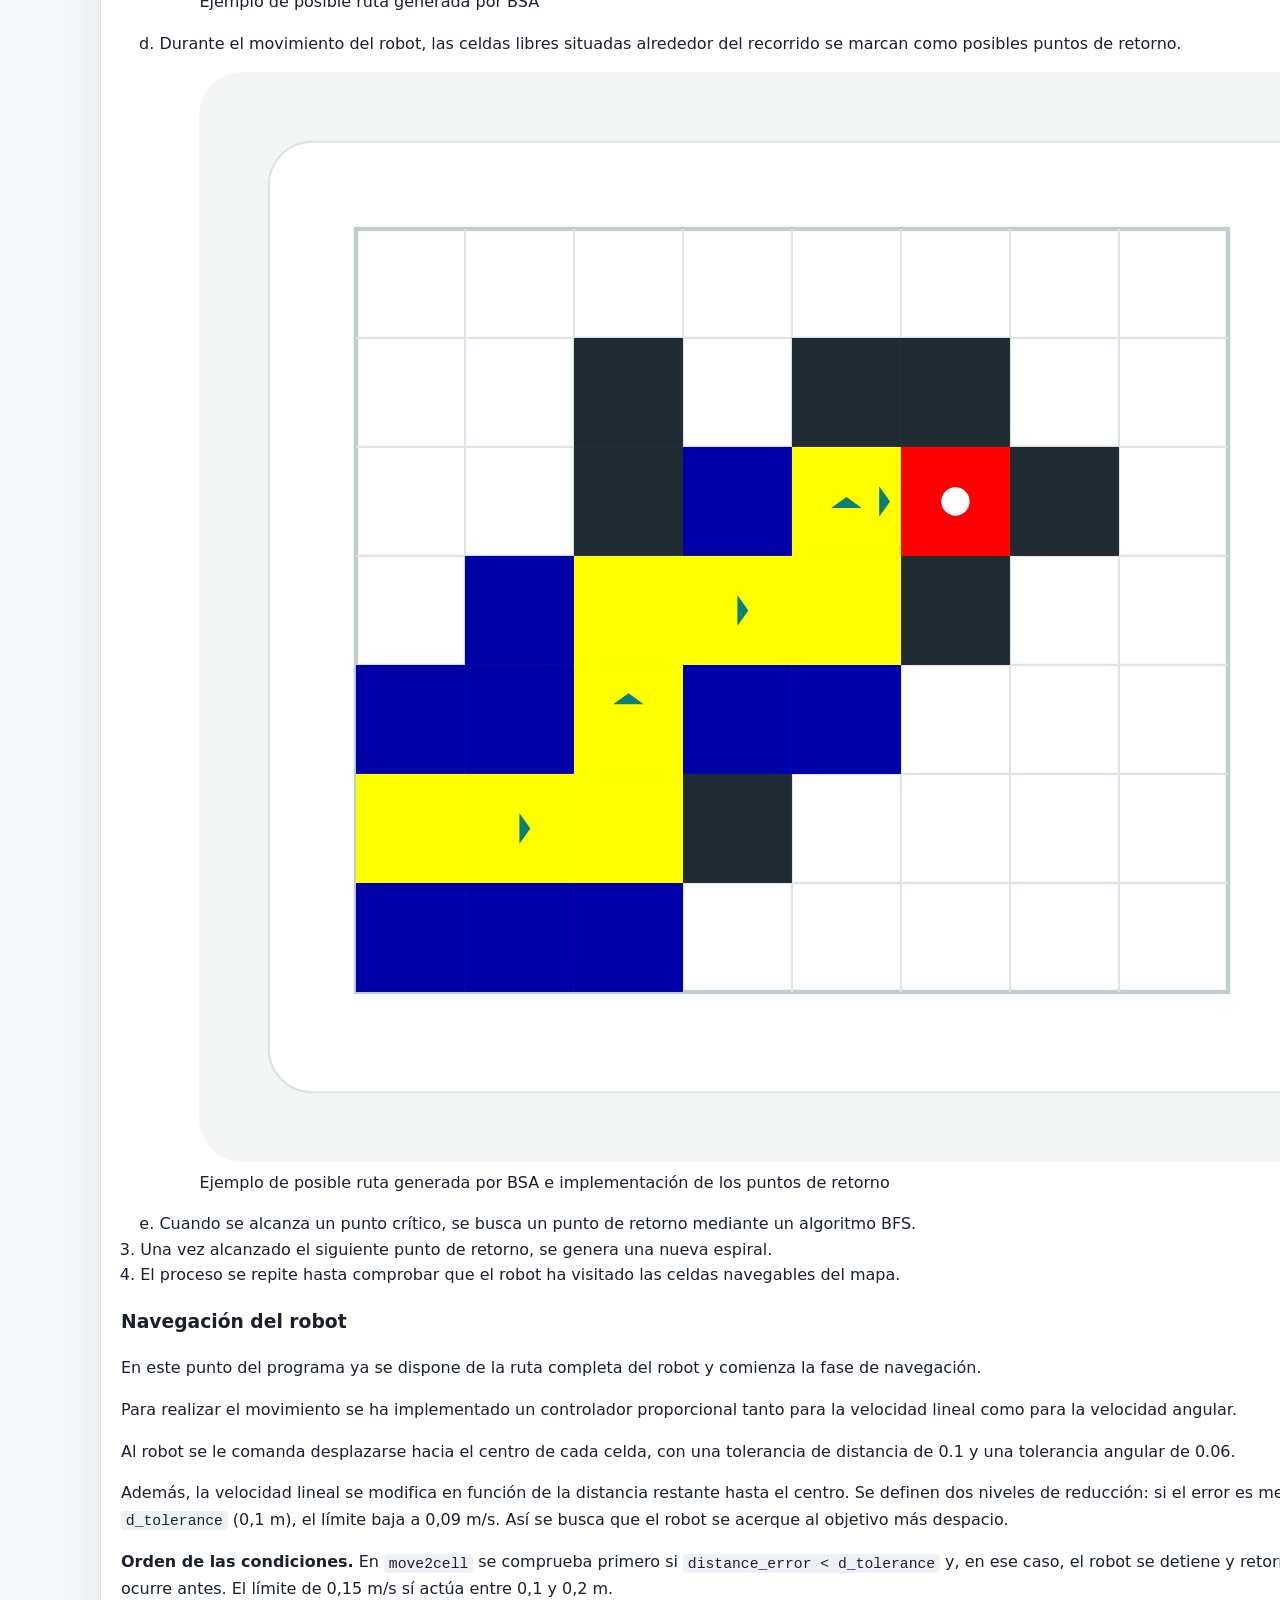
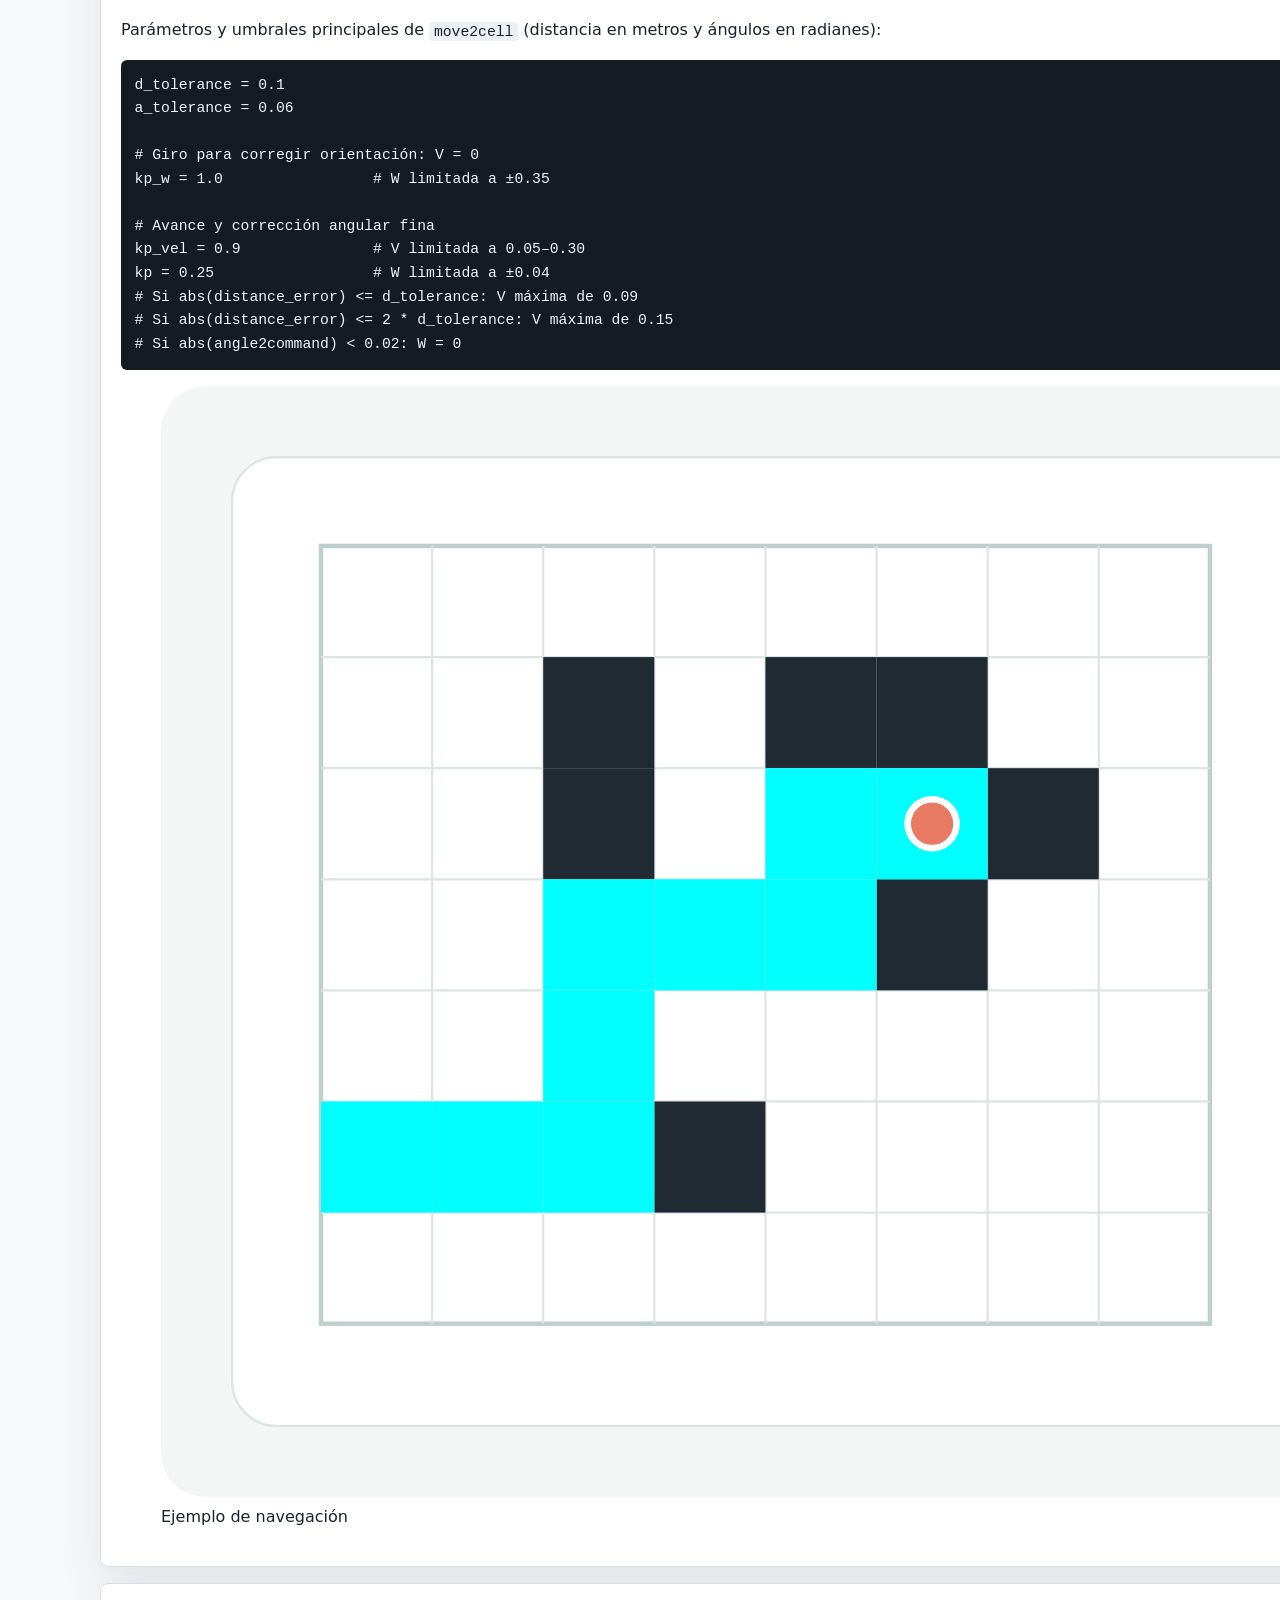
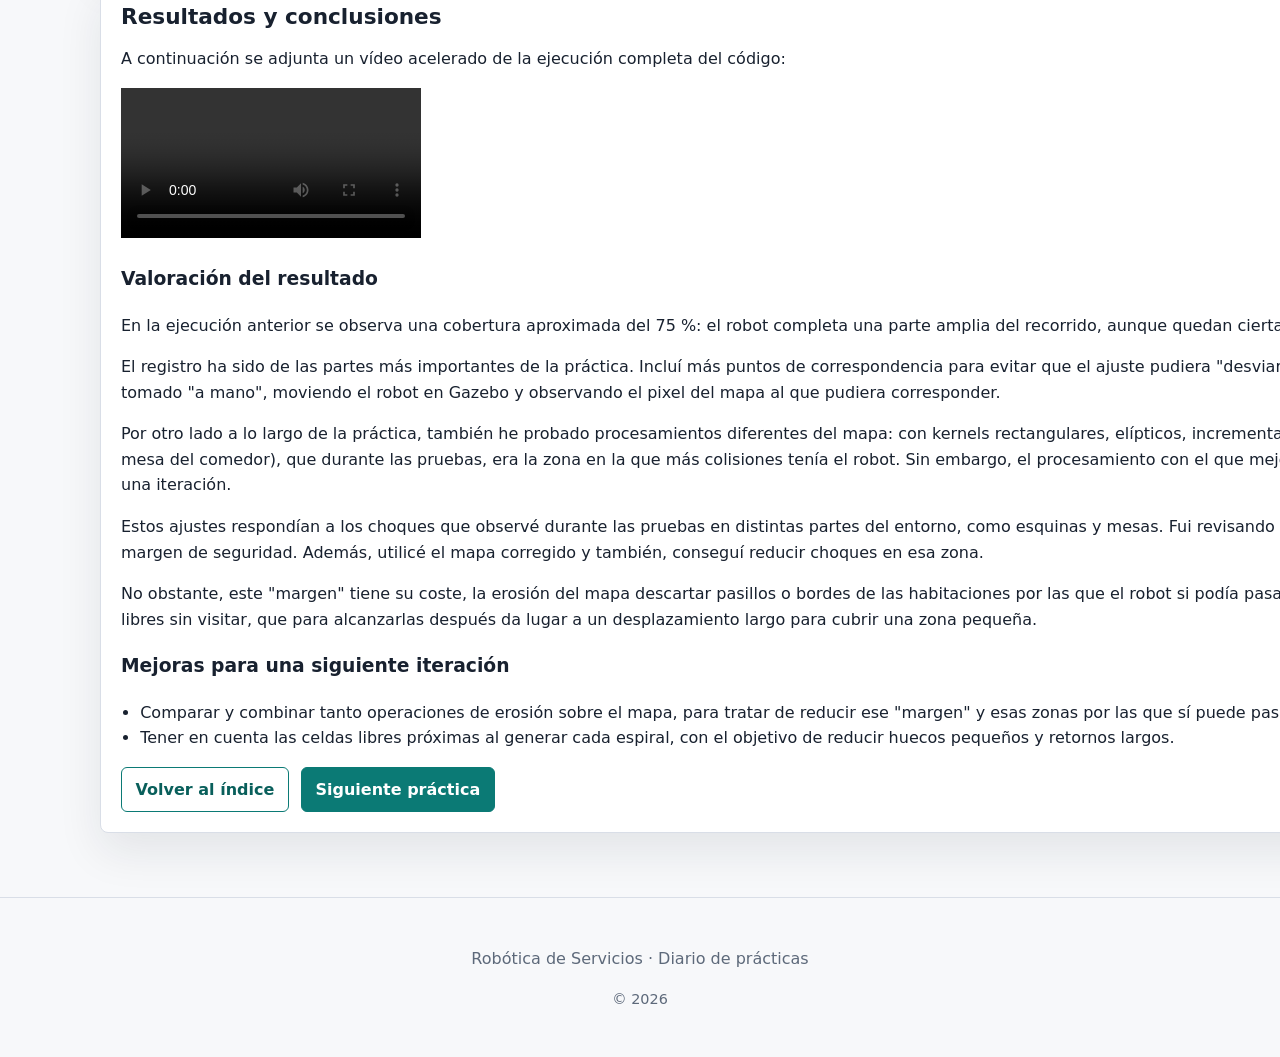
==== commit afe3b5e3: "p1" ====
--- a/practica-1.html
+++ b/practica-1.html
@@ -75,6 +75,20 @@
           puntos de retorno hasta completar el mapa.
         </p>
 
+        <p>
+          <a href="https://jderobot.github.io/RoboticsAcademy/exercises/MobileRobots/vacuum_cleaner_loc" target="_blank" rel="noreferrer">Enunciado del ejercicio</a>.
+        </p>
+
+        <p class="source-note"></p>
+
+        <div class="section-index" aria-label="Secciones de la práctica">
+          <a href="#registro">Registro</a>
+          <a href="#procesamiento">Mapa y rejilla</a>
+          <a href="#planificacion">Planificación</a>
+          <a href="#navegacion">Navegación</a>
+          <a href="#resultados">Resultados</a>
+        </div>
+
       </article>
 
 
@@ -83,17 +97,24 @@
         <h2>Desarrollo</h2>
 
         <p>
-          El desarrollo de esta práctica se ha dividido en los siguientes
-          ficheros de código:
+          Este es el pipeline que se ha seguido para esta práctica:
+        </p>
+
+        <figure class="practice-figure">
+          <img src="docs/p1/pipeline_codigo.svg" alt="Etapas de desarrollo: procesamiento del mapa, clasificación de celdas, planificación BSA y navegación proporcional">
+        </figure>
+
+        <p>
+          El desarrollo se ha dividido en los siguientes ficheros de código:
         </p>
 
         <ul>
-          <li><code>main.py</code></li>
-          <li><code>register.py</code></li>
-          <li><code>map_processing.py</code></li>
+          <li><code>main.py</code> Encargado del programa principal y la navegación del robot </li>
+          <li><code>register.py</code> Encargado de generar el registro del mapa y generar las correspondencias entre Píxeles, Coordenadas y Celdas</li>
+          <li><code>map_processing.py</code> Encargado de aplicar la erosión al mapa, generar el array de celdas y clasificarlas en libres y ocupadas.</li>
         </ul>
 
-        <h3>Registro entre el mapa y Gazebo</h3>
+        <h3 id="registro">Registro entre el mapa y Gazebo</h3>
 
         <p>
           En primer lugar, se implementa un registro del mapa. Es decir,
@@ -104,7 +125,7 @@
 
         <p>
           Para ello, al inicio del desarrollo de la práctica, obtuve
-          10 puntos del mapa y busqué la correspondencia de esas posiciones
+          8 puntos del mapa y busqué la correspondencia de esas posiciones
           en el mundo de Gazebo.
         </p>
 
@@ -112,46 +133,59 @@
           Sin embargo, durante las pruebas del código me di cuenta de que,
           debido a la forma en la que se habían obtenido estos puntos,
           el robot acumulaba bastante error y se chocaba con distintas partes
-          de la casa, pese a aplicar operaciones de erosión y dilatación
+          de la casa, pese a aplicar una operación de erosión
           sobre la imagen.
         </p>
 
         <p>
-          Para tratar de solucionarlo, he ido modificando estos puntos
-          para que sean más fieles a la posición real y he incrementado
-          el número de puntos hasta 14, con el objetivo de minimizar
-          el error de posición.
-        </p>
-
+          Para reducir ese error, revisé las correspondencias y amplié el conjunto
+          de 8 a 15 puntos distribuidos por el mapa. De este modo, se reduce el error o la desviación, que
+          pueda producir un punto mal escogido a las trasformadas, puesto que los puntos
+          han sido selecionados "manualmente". Obtieniendo los siguientes puntos:
+        </p>
 
         <figure class="practice-figure">
 
           <img
             src="docs/p1/map_points.png"
-            alt="Puntos utilizados para realizar el registro entre el mapa y Gazebo"
+            alt="Mapa original con puntos de correspondencia para el registro con Gazebo"
           >
 
-          <figcaption>
-            Puntos utilizados para establecer la correspondencia entre
-            el mapa y las coordenadas de Gazebo.
-          </figcaption>
-
         </figure>
 
-
-        <h3>Procesamiento del mapa</h3>
-
-        <p>
-          Una vez obtenida esta correspondencia, se procesa el mapa
+        <p>
+          En <code>register.py</code>, las 15 parejas de píxeles del mapa y
+          coordenadas de Gazebo se usan para estimar la transformación afín y
+          calcular su inversa:
+        </p>
+        <pre class="code-block"><code>Tmap2gzb, _ = cv2.estimateAffine2D(map_pixels, gzb_coords)
+Tgzb2map = cv2.invertAffineTransform(Tmap2gzb)</code></pre>
+
+        <p>Las correspondencias se obtienen multiplicando la matriz de transformada por el vector (x, y, z)</p>
+        <pre class="code-block"><code>
+map_point = Tgzb2map @ gzb_point
+gzb_point = Tmap2gzb @ map_point
+        </code></pre>
+
+        <p>El módulo ofrece cuatro conversiones:</p>
+        <ul>
+          <li><code>map2gzb</code>: píxel del mapa → coordenadas de Gazebo.</li>
+          <li><code>gzb2map</code>: coordenadas de Gazebo → píxel del mapa.</li>
+          <li><code>gzb2cell</code>: posición del robot en Gazebo → fila y columna de la rejilla.</li>
+          <li><code>cell2gzb</code>: fila y columna → coordenadas de Gazebo.</li>
+        </ul>
+
+        <h3 id="procesamiento">Procesamiento del mapa</h3>
+
+        <p>
+          Una vez obtenida la correspondencia entre Gazebo y el mapa, se procesa el mapa
           dividiendo la imagen en celdas.
         </p>
 
         <p>
-          Pese a que el enunciado determina que el tamaño estimado
-          del robot es de 35x35 píxeles, he utilizado un tamaño de celda
-          menor, de 22x22 píxeles, para favorecer la correspondencia
-          con el tamaño de la imagen, puesto que con el tamaño anterior
-          las celdas no encajaban correctamente con el mapa.
+          Para ello, he utilizado un tamaño de celda
+          de 22x22 píxeles, para favorecer la correspondencia
+          con el tamaño de la imagen del mapa.
         </p>
 
         <p>
@@ -184,6 +218,24 @@
 
             <ul>
               <li>
+                <code>OCCUPIED</code>: celdas ocupadas por obstáculos o situadas fuera
+                de la zona navegable del mapa. Se dejarán en color negro.
+              </li>
+
+              <li>
+                <code>FREE</code>: celdas por las que puede desplazarse
+                el robot. Se dejarán en blanco (antes de la planificación).
+              </li>
+            </ul>
+          </li>
+
+        </ol>
+
+        <div class="technical-note state-convention">
+          <strong>Convención de estados.</strong>
+          <p>Cada celda puede tener los siguientes estados:</p>
+          <ul>
+              <li>
                 <code>OCCUPIED</code>: celdas ocupadas o situadas fuera
                 de la zona navegable del mapa.
               </li>
@@ -192,28 +244,49 @@
                 <code>FREE</code>: celdas por las que puede desplazarse
                 el robot.
               </li>
-            </ul>
-          </li>
-
-        </ol>
-
-        <p>
-          Este procesamiento se ha implementado mediante distintas funciones
-          en el fichero <code>map_processing.py</code>.
-        </p>
-
-
-        <h3>Planificación de la ruta</h3>
+
+              <li>
+                <code>VISITED</code>: celdas por las que ha pasado ya el robot. Durante la planificación son amarillas y durante la navegación, cian.
+              </li>
+
+              <li>
+                <code>CRITICAL_POINT</code>: celdas rodeadas por obstáculos físicos (obstáculos) o virtuales (que el robot ya haya pasado por
+                las celdas adyacentes). Estos puntos determinan el fin de una espiral.
+              </li>
+
+              <li>
+                <code>POSSIBLE_RETURNS</code>: celdas adyacentes a la ruta del robot. Cuando el robot termina una espiral,
+                busca el punto de retorno más cercano para iniciar la siguiente espiral en él.
+              </li>
+          </ul>
+
+          <figure class="practice-figure">
+            <img src="docs/p1/estados_grid.svg" alt="Estados de las celdas; el amarillo indica VISITED durante planificación y FREE durante navegación">
+            <figcaption>Leyenda de los estados de cada celda.</figcaption>
+          </figure>
+        </div>
+
+        <p>
+          Este procesamiento se ha implementado en el fichero <code>map_processing.py</code>.
+        </p>
+
+
+        <h3 id="planificacion">Planificación de la ruta</h3>
 
         <p>
           Una vez obtenido el mapa procesado, comienza la planificación
-          de la ruta.
-        </p>
-
-        <p>
-          Para ello se sigue el siguiente pipeline:
-        </p>
-
+          de la ruta. Para ello se sigue el siguiente pipeline:
+        </p>
+
+        <p class="technical-note">
+          <strong>Regla de movimiento.</strong>
+          La dirección actual se mantiene mientras la celda frontal sea libre.
+          Cuando queda bloqueada, se comprueban las direcciones globales en el
+          orden este, norte, oeste y sur. Si no hay ninguna celda libre
+          adyacente, la posición se marca como punto crítico.
+        </p>
+
+        <p>En <code>spiral_step</code>, se conserva la dirección actual si sigue libre; solo al bloquearse se aplica la prioridad global:</p>
         <ol>
 
           <li>
@@ -232,8 +305,20 @@
                 Se determina si la celda siguiente, en la dirección
                 actual del movimiento, está libre.
 
-                Si está libre, se continúa avanzando en esa dirección.
-              </li>
+                Si está libre, se continúa avanzando en esa dirección. 
+
+              </li>
+
+              <pre class="code-block"><code>
+available = []
+for direction in range(len(DIRECTIONS)):
+    neigh = get_neighbour(row, col, direction)
+    if is_unvisited(neigh):
+        available.append(direction)
+
+if current_dir in available:
+  return current_dir
+                </code></pre>
 
               <li>
                 Si la celda situada delante no está libre, se comprueban
@@ -243,12 +328,30 @@
                 desde ella.
               </li>
 
+              <pre class="code-block"><code>
+priorities = [EAST, NORTH, WEST, SOUTH]
+
+for direction in priorities:
+  if direction in available:
+      return direction
+              </code></pre>
+
               <li>
                 Si no existe ninguna celda contigua libre, la posición
                 actual se declara como punto crítico.
 
                 Esto determina el final de la espiral actual.
               </li>
+
+              <pre class="code-block"><code>
+if available.is_empty():
+  return None
+              </code></pre>
+
+              <figure class="practice-figure">
+                <img src="docs/p1/espiral_grid.svg" alt="Ejemplo de espiral BSA en cuadrícula con celdas libres, obstáculos y punto crítico">
+                <figcaption>Ejemplo de posible ruta generada por BSA</figcaption>
+              </figure>
 
               <li>
                 Durante el movimiento del robot, las celdas libres
@@ -256,6 +359,11 @@
                 puntos de retorno.
               </li>
 
+              <figure class="practice-figure">
+                <img src="docs/p1/espiral_retorno.svg" alt="Espiral BSA con celdas posibles de retorno marcadas en azul oscuro">
+                <figcaption>Ejemplo de posible ruta generada por BSA e implementación de los puntos de retorno </figcaption>
+              </figure>
+
               <li>
                 Cuando se alcanza un punto crítico, se busca un punto
                 de retorno mediante un algoritmo BFS.
@@ -276,13 +384,13 @@
 
         </ol>
 
-
-        <h3>Navegación del robot</h3>
+        <h3 id="navegacion">Navegación del robot</h3>
 
         <p>
           En este punto del programa ya se dispone de la ruta completa
           del robot y comienza la fase de navegación.
         </p>
+
 
         <p>
           Para realizar el movimiento se ha implementado un controlador
@@ -292,22 +400,55 @@
 
         <p>
           Al robot se le comanda desplazarse hacia el centro de cada celda,
-          utilizando aproximadamente un error de distancia de 0.15.
+          con una tolerancia de distancia de 0.1 y una tolerancia angular de 0.06.
         </p>
 
         <p>
           Además, la velocidad lineal se modifica en función de la distancia
-          restante hasta el centro de la siguiente celda, reduciéndola cuando
-          el robot se encuentra cerca del objetivo para evitar que se pase
-          del centro de la celda.
-        </p>
+          restante hasta el centro. Se definen dos niveles de reducción: si el
+          error es menor o igual que <code>2 × d_tolerance</code> (0,2 m), la
+          velocidad queda limitada a 0,15 m/s; si es menor o igual que
+          <code>d_tolerance</code> (0,1 m), el límite baja a 0,09 m/s. Así se
+          busca que el robot se acerque al objetivo más despacio.
+        </p>
+
+        <p class="technical-note">
+          <strong>Orden de las condiciones.</strong>
+          En <code>move2cell</code> se comprueba primero si
+          <code>distance_error &lt; d_tolerance</code> y, en ese caso, el robot
+          se detiene y retorna. Por ello, el límite de 0,09 m/s no llega a
+          aplicarse en una aproximación normal por debajo de 0,1 m: la parada
+          ocurre antes. El límite de 0,15 m/s sí actúa entre 0,1 y 0,2 m.
+        </p>
+
+        <p>
+          Parámetros y umbrales principales de <code>move2cell</code> (distancia
+          en metros y ángulos en radianes):
+        </p>
+        <pre class="code-block"><code>d_tolerance = 0.1
+a_tolerance = 0.06
+
+# Giro para corregir orientación: V = 0
+kp_w = 1.0                 # W limitada a ±0.35
+
+# Avance y corrección angular fina
+kp_vel = 0.9               # V limitada a 0.05–0.30
+kp = 0.25                  # W limitada a ±0.04
+# Si abs(distance_error) &lt;= d_tolerance: V máxima de 0.09
+# Si abs(distance_error) &lt;= 2 * d_tolerance: V máxima de 0.15
+# Si abs(angle2command) &lt; 0.02: W = 0</code></pre>
+
+        <figure class="practice-figure">
+          <img src="docs/p1/navegacion_pid.svg" alt="Celdas alcanzadas por el robot durante el seguimiento de la ruta">
+          <figcaption>Ejemplo de navegación</figcaption>
+        </figure>
 
       </article>
 
 
       <article class="content-panel">
 
-        <h2>Resultados y conclusiones</h2>
+        <h2 id="resultados">Resultados y conclusiones</h2>
 
         <p>
           A continuación se adjunta un vídeo acelerado de la ejecución
@@ -328,48 +469,59 @@
 
         </div>
 
-
-        <p>
-          En esta ejecución se puede observar que obtenemos una cobertura
-          del mapa de alrededor del 65%.
-        </p>
-
-        <p>
-          Este resultado podría mejorarse afinando el procesamiento
-          del mapa, por ejemplo disminuyendo la erosión aplicada.
-        </p>
-
-        <p>
-          La erosión utilizada es relativamente agresiva porque durante
-          las pruebas fue necesario aumentar el margen de seguridad para
-          evitar que el robot se chocase con determinadas esquinas,
-          mesas y otros elementos del entorno.
-        </p>
-
-        <p>
-          Sin embargo, esto provoca que determinadas zonas que físicamente
-          podrían ser accesibles por el robot terminen siendo clasificadas
-          como zonas no navegables.
-        </p>
-
-        <p>
-          Otro posible punto de mejora está relacionado con la generación
-          de las espirales.
-        </p>
-
-        <p>
-          En algunos casos quedan pequeñas zonas libres sin recorrer,
-          lo que posteriormente obliga al robot a realizar desplazamientos
-          relativamente largos para cubrir únicamente unas pocas celdas.
-        </p>
-
-        <p>
-          Para mejorar este comportamiento, se podrían tener en cuenta
-          las celdas libres cercanas durante la generación de cada espiral,
-          tratando de evitar dejar pequeños huecos que posteriormente
-          requieran un nuevo punto de retorno.
-        </p>
-
+        <h3>Valoración del resultado</h3>
+
+        <p>
+          En la ejecución anterior se observa una cobertura aproximada del 75 %: el robot completa una parte
+          amplia del recorrido, aunque quedan ciertas zonas navegables sin cubrir.
+        </p>
+
+        <p>
+          El registro ha sido de las partes más importantes de la práctica.
+          Incluí más puntos de correspondencia para evitar que el ajuste
+          pudiera "desviarse" en caso de que se hubiera tomado alguno de los puntos
+          con mayor error, puesto que los puntos se han tomado "a mano", moviendo el robot en Gazebo y
+          observando el pixel del mapa al que pudiera corresponder.
+        </p>
+
+        <p>
+          Por otro lado a lo largo de la práctica, también he probado procesamientos diferentes del mapa:
+          con kernels rectangulares, elípticos, incrementando y disminuyendo el tamaño y las iteraciones.
+          O la dilatación de ciertas zonas (como la mesa al lado de la mesa del comedor), que durante las
+          pruebas, era la zona en la que más colisiones tenía el robot. Sin embargo, el procesamiento con el 
+          que mejores resultados he obtenido, ha sido erosionar el mapa completo con un kernel con forma de
+          elípse de 30x30 a una iteración.
+        </p>
+
+        <p>
+          Estos ajustes respondían a los choques que observé durante las pruebas en
+          distintas partes del entorno, como esquinas y mesas. Fui revisando a
+          la vez el registro y la erosión para que la rejilla representara mejor
+          el espacio transitable y mantuviera un margen de seguridad. Además, utilicé el mapa corregido y también, conseguí
+          reducir choques en esa zona.
+        </p>
+
+        <p>
+          No obstante, este "margen" tiene su coste, la erosión del mapa descartar pasillos o
+          bordes de las habitaciones por las que el robot si podía pasar, reduciendo la posibilidad
+          de cubrir ciertas zonas del mapa. Además, algunas espirales dejan
+          pequeñas celdas libres sin visitar, que para alcanzarlas después da lugar a un desplazamiento largo
+          para cubrir una zona pequeña. 
+        </p>
+
+        <h3>Mejoras para una siguiente iteración</h3>
+
+        <ul>
+          <li>
+            Comparar y combinar tanto operaciones de erosión sobre el mapa, para tratar
+            de reducir ese "margen" y esas zonas por las que sí puede pasar el robot, pero no 
+            accede por el procesamiento del mapa.
+          </li>
+          <li>
+            Tener en cuenta las celdas libres próximas al generar cada espiral,
+            con el objetivo de reducir huecos pequeños y retornos largos.
+          </li>
+        </ul>
 
         <div class="practice-nav">
 
@@ -409,4 +561,4 @@
   </footer>
 
 </body>
-</html>+</html>
